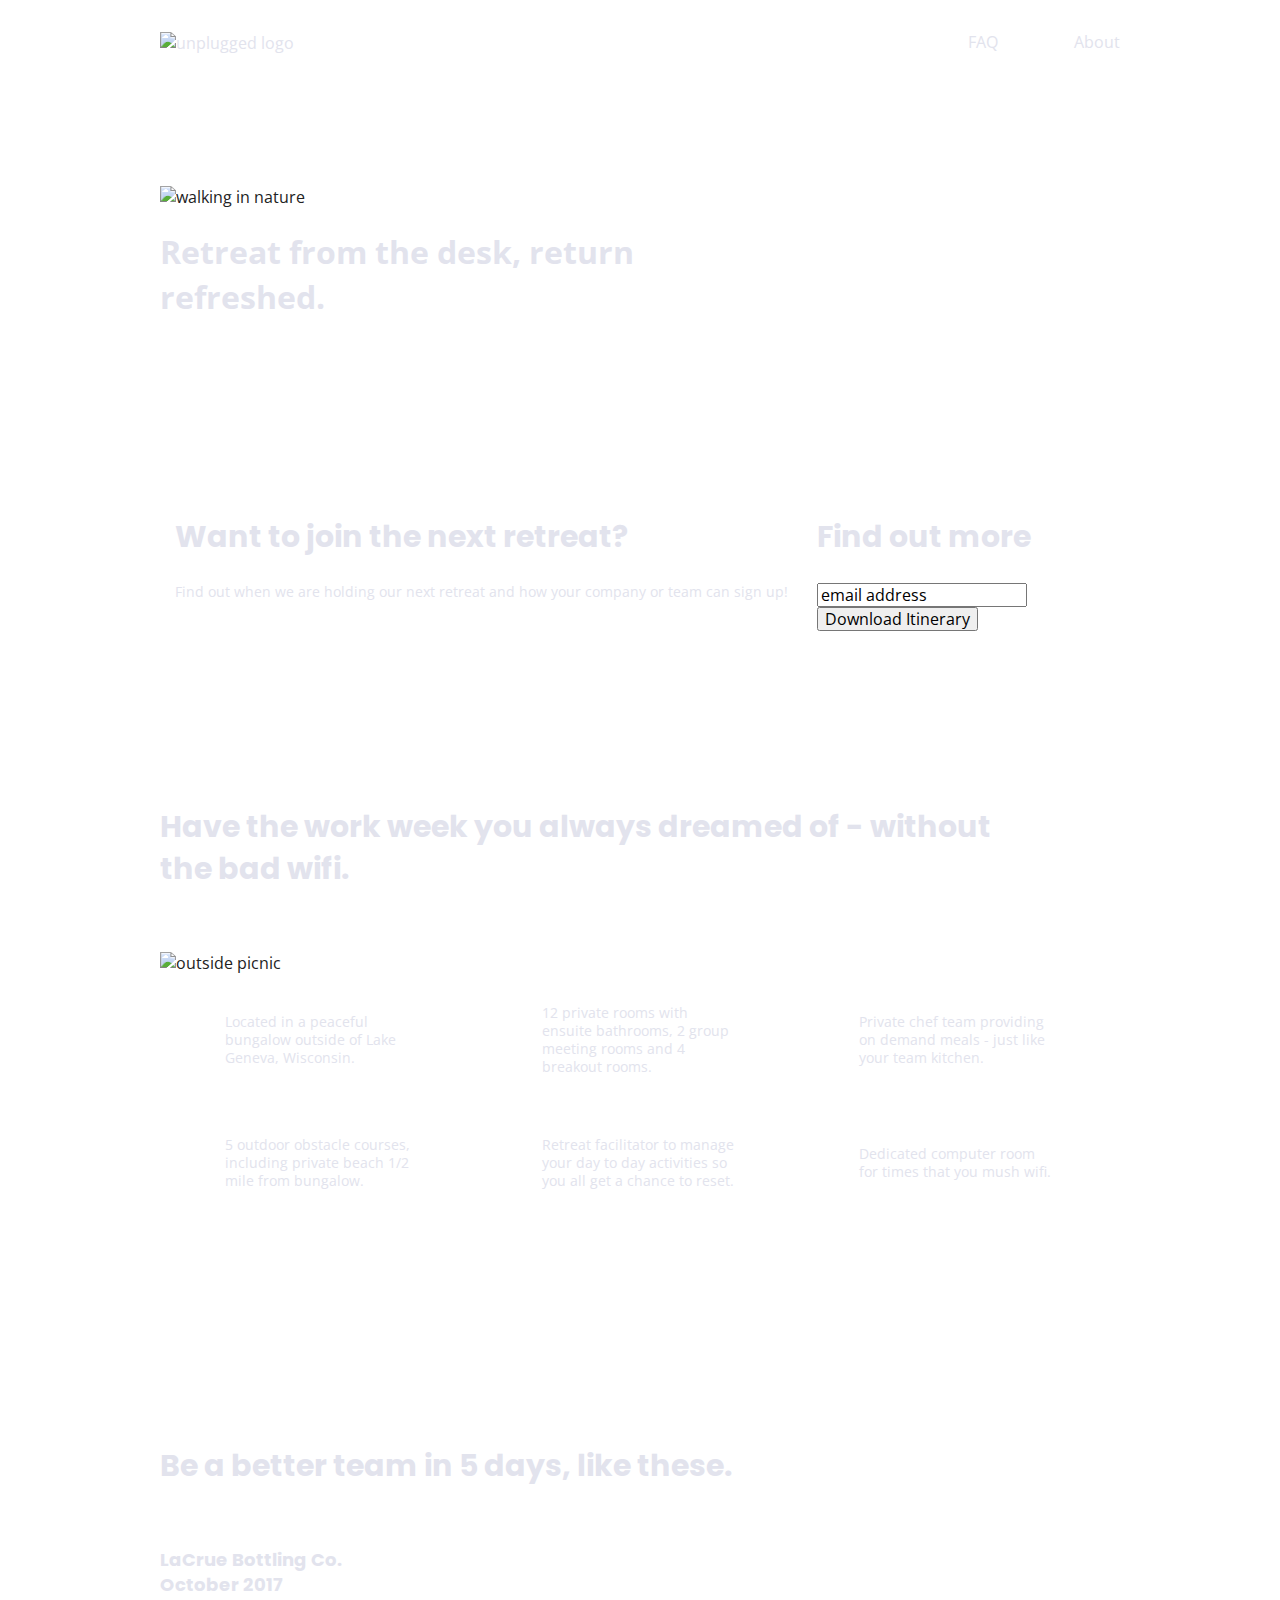
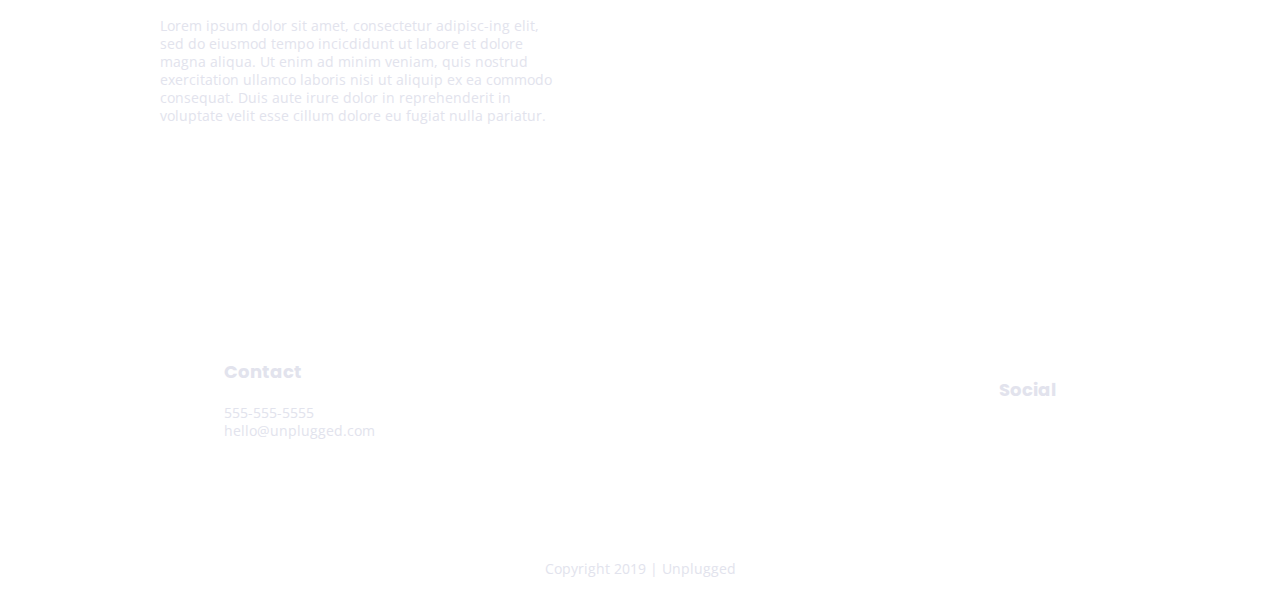
==== index.html @ d3f36c7b "After text styles key" ====
<!doctype html>
<html class="no-js" lang="">

  <head>
    <meta charset="utf-8">
    <title>Unplugged Retreat</title>
    <meta name="description" content="">
    <meta name="viewport" content="width=device-width, initial-scale=1">

    <meta property="og:title" content="">
    <meta property="og:type" content="">
    <meta property="og:url" content="">
    <meta property="og:image" content="">

    <link rel="manifest" href="site.webmanifest">
    <link rel="apple-touch-icon" href="icon.png">
    <!-- Place favicon.ico in the root directory -->

    <link rel="stylesheet" href="css/normalize.css">
    <link rel="stylesheet" href="css/main.css">

    <!--- Google Fonts --->
    <link href="https://fonts.googleapis.com/css?family=Open+Sans:400,700|Poppins:500,700" rel="stylesheet">

    <meta name="theme-color" content="#fafafa">
  </head>

  <body>
    <header>
      <div class="content-wrapper">
        <a href="#">
          <img src="../reswebproj/img/unpluggedlogo.png" alt="unplugged logo">
        </a>
        <div class="header-divider"></div>
        <nav>
          <ul>
            <li><a href="faq/index.html" target="_blank">FAQ</a></li>
            <li><a href="about/index.html" target="_blank">About</a></li>
          </ul>
        </nav>
      </div>
    </header>

    <main>

      <section class="hero-area">
        <div class="content-wrapper">
          <img src="../reswebproj/img/unsplash edited.jpeg" alt="walking in nature">
          <h1>Retreat from the desk, return refreshed.</h1> 
        </div>
      </section>

      <aside>
        <div class="content-wrapper">
          <div class="form-description">
            <h2>Want to join the next retreat?</h2>
            <p>
              Find out when we are holding our next retreat
              and how your company or team can sign up!
            </p>
          </div>
          <div class="form">
            <h2>Find out more</h2>
            <input type="text" name="name" value="email address">
            <input type="button" value="Download Itinerary">
          </div>
        </div>
      </aside>

      <section class="features">
        <div class="content-wrapper">
          <h2>Have the work week you always dreamed of - without the bad wifi.</h2>
          <img src="../reswebproj/img/footer copy.jpg" alt="outside picnic">
          <div class="features-items">
            <article>
              <p class="fontawesome-icon"></p>
              <p class="features-item-description">
                Located in a peaceful bungalow outside of Lake Geneva, Wisconsin.
              </p>
            </article>

            <article>
              <p class="fontawesome-icon">

              </p>
              <p class="features-item-description">
                12 private rooms with ensuite bathrooms, 2 group meeting rooms and 4 breakout rooms.
              </p>
            </article>

            <article>
              <p class="fontawesome-icon">

              </p>
              <p class="features-item-description">
                Private chef team providing on demand meals - just like your team kitchen.
              </p>
            </article>
            
            <article>
              <p class="fontawesome-icon">

              </p>
              <p class="features-item-description">
                5 outdoor obstacle courses, including private beach 1/2 mile from bungalow.
              </p>
            </article>

            <article>
              <p class="fontawesome-icon">

              </p>
              <p class="features-item-description">
                Retreat facilitator to manage your day to day activities so you all get a chance to reset.
              </p>
            </article>
          
            <article>
              <p class="fontawesome-icon">

              </p>
              <p class="features-item-description">
                Dedicated computer room for times that you mush wifi.
              </p>
            </article>
          </div>
        </div>
      </section>

      <section class="reviews">
        <div class="content-wrapper">
          <h2>Be a better team in 5 days, like these.</h2>
          <article>
            <div class="review-pg">
              <h3>LaCrue Bottling Co. <br>October 2017</h3>
              <p>Lorem ipsum dolor sit amet, consectetur adipisc-ing elit, sed do eiusmod tempo incicdidunt ut labore et dolore magna aliqua.
                Ut enim ad minim veniam, quis nostrud exercitation ullamco laboris nisi ut aliquip ex ea commodo consequat.
                Duis aute irure dolor in reprehenderit in voluptate velit esse cillum dolore eu fugiat nulla pariatur.
              </p>
            </div>
          </article>
        </div>
      </section>
    </main>


    

    <footer>
      <div class="content-wrapper">
        <div class="footer-content">
          <div class="contact">
            <h3>Contact</h3>
            <address>
              <p>
                555-555-5555<br>
                <a href="mailto:hello@unplugged.com">hello@unplugged.com</a>
              </p>
            </address>
          </div>
          <div class="social">
            <h4>Social</h4>
            <div class="social-icons">
              <p>
                <a href="https://www.facebook.com/Skillcrush/" target="_blank"></a>
              </p>

              <p>
                <a href="https://twitter.com/Skillcrush" target="_blank"></a>
              </p>

              <p>
                <a href="https://www.instagram.com/skillcrush/" target="_blank"></a>
              </p>
            </div>
          </div> 
        </div> <!-- footer content ends -->
      </div> <!-- footer content-wrapper ends -->
      <div class="copyright">
        <p>Copyright 2019 | Unplugged</p>
      </div> 
    </footer>
    
    <script src="js/vendor/modernizr-3.6.0.min.js"></script>
    <script src="https://code.jquery.com/jquery-3.3.1.min.js" integrity="sha256-FgpCb/KJQlLNfOu91ta32o/NMZxltwRo8QtmkMRdAu8=" crossorigin="anonymous"></script>
    <script>
      window.jQuery || document.write('<script src="js/vendor/jquery-3.3.1.min.js"><\/script>')
    </script>
    <script src="js/plugins.js"></script>
    <script src="js/main.js"></script>
  
    <!-- Google Analytics: change UA-XXXXX-Y to be your site's ID. -->
    <script>
      window.ga = function() {
        ga.q.push(arguments)
      };
      ga.q = [];
      ga.l = +new Date;
      ga('create', 'UA-XXXXX-Y', 'auto');
      ga('send', 'pageview')
    </script>
    <script src="https://www.google-analytics.com/analytics.js" async defer></script>
  </body>

</html>
---- css/main.css ----
/*! HTML5 Boilerplate v8.0.0 | MIT License | https://html5boilerplate.com/ */

/* main.css 2.1.0 | MIT License | https://github.com/h5bp/main.css#readme */
/*
 * What follows is the result of much research on cross-browser styling.
 * Credit left inline and big thanks to Nicolas Gallagher, Jonathan Neal,
 * Kroc Camen, and the H5BP dev community and team.
 */

/* ==========================================================================
 Base styles: opinionated defaults
 ========================================================================== 
*/

html {
  color: #222;
  font-size: 1em;
  line-height: 1.4;
}


::-moz-selection {
  background: #b3d4fc;
  text-shadow: none;
}

::selection {
  background: #b3d4fc;
  text-shadow: none;
}

/*
 * A better looking default horizontal rule
 */

hr {
  display: block;
  height: 1px;
  border: 0;
  border-top: 1px solid #ccc;
  margin: 1em 0;
  padding: 0;
}

/*
 * Remove the gap between audio, canvas, iframes,
 * images, videos and the bottom of their containers:
 * https://github.com/h5bp/html5-boilerplate/issues/440
 */

audio,
canvas,
iframe,
img,
svg,
video {
  vertical-align: middle;
}

/*
 * Remove default fieldset styles.
 */

fieldset {
  border: 0;
  margin: 0;
  padding: 0;
}

/** Allow only vertical resizing of textareas. **/

textarea {
  resize: vertical;
}

/* Browser Upgrade Prompt */
.browserupgrade { 
  margin: 0.2em 0;
  background: #ccc;
  color: #000;
  padding: 0.2em 0;
}


/* ====== Author's custom styles ====== */
/* ----- General Styles ----- */

html {
  font-size: 16px;
}

body {
  font-family: 'Open Sans', sans-serif;
  font-size: 1em;
  text-align: left;
}

ul, ol {
  list-style-type: none;
}

a {
  color: #e2e3ed;
  text-decoration: none;
}

h1 {
  color: #e2e3ed;
}

h2 {
  font-family: 'Poppins', sans-serif;
  font-size: 1.875em;
  color: #e2e3ed;
}

h3, h4 {
  font-family: 'Poppins', sans-serif;
  font-size: 1.125em;
  color: #e2e3ed;
  margin: 20px 0;
}

p {
  color: #e2e3ed;
  font-size: .875em;
  line-height: 1.285;
}

img {

}

figure {

}

address {
  font-style: normal;
}

.content-wrapper {
  width: 90%;
  margin: 50px 0;
}

/**** Base Header - Footer Styles ****/

header,
footer {
  display: flex;
  justify-content: center;
  align-items: center;
  flex-flow: row wrap;
}

header {
  padding: 15px 0;
}

header .content-wrapper {
  display: flex;
  justify-content: center;
  align-items: center;
  flex-flow: row wrap;
  margin: 0;
}

.header-divider {
  width: 100%;
  height: 1px;
  margin: 10px 0 20px 0;
  color: #999;
}

header nav {
  display: flex;
  justify-content: space-around;
  align-items: center;
  flex-flow: row wrap;
  width: 60%;
}

header nav ul {
  display: flex;
  justify-content: space-around;
  width: 100%;
}

footer {
  flex-direction: column;  
}

footer p {
  margin: 0;
}

footer .content-wrapper {
  width: 55%;
  margin: 50px 0;
}

footer .contact {
  margin-bottom: 50px;
}

footer .social-icons {
  display: flex;
  justify-content: space-around;
  align-items: center;
}

footer .social-icons p {
  display: flex;
  justify-content: center;
  align-items: center;
}

footer .copyright {
  margin: 20px 0;
}

/**** Mobile styles - Homepage ****/
  
/* Hero Area */

.hero-area {
  display: flex;
  justify-content: center;
  align-items: row wrap;
}

/* Aside */

aside {
  display: flex;
  justify-content: center;
  align-items: center;
  flex-flow: row wrap;
}

/* Features */

.features {
  display: flex;
  justify-content: center;
  flex-flow: row wrap;
}
 
.features h2 {
  margin-bottom: 60px;
}

.features article {
  width: 63%;
  margin: 30px 0;
}

.features .features-items {
  display: flex;
  justify-content: center;
  align-items: center;
  flex-flow: row wrap;
}

.features p {
  margin: 0;
}

/* Reviews */

.reviews {
  display: flex;
  justify-content: center;
  flex-flow: row wrap;
}

.reviews h2 {
  margin-bottom: 40px;
}

.reviews h3 {
  width: 55%;
  margin: 20px 0;
}


/* ======= About Page ====== */


.mission {
  display: flex;
  justify-content: center;
  align-items: center;
  flex-flow: row wrap;
}

.contact-section {
  display: flex;
  justify-content: center;
  align-items: center;
  flex-flow: row wrap;
}
  
.contact-content p {
  margin: 0;
}

/* ====== FAQ Page ====== */

.faq {
  display: flex;
  justify-content: center;
  align-items: center;
  flex-flow: row wrap;
}

.faq .content-wrapper {
  margin: 50px 0 0 0;
  display: flex;
  justify-content: center;
  align-items: center;
  flex-flow: row wrap;
}

.faq h2 {
  margin-bottom: 40px;
}

.faq-content {
  margin-bottom: 50px;
}


/* ==========================================================================
   Helper classes
   ========================================================================== */

/*
 * Hide visually and from screen readers
 */

 .hidden {
  display: none !important;
}

/*
 * Hide only visually, but have it available for screen readers:
 * https://snook.ca/archives/html_and_css/hiding-content-for-accessibility
 *
 * 1. For long content, line feeds are not interpreted as spaces and small width
 *    causes content to wrap 1 word per line:
 *    https://medium.com/@jessebeach/beware-smushed-off-screen-accessible-text-5952a4c2cbfe
 */

.visuallyhidden {
  border: 0;
  clip: rect(0 0 0 0);
  height: 1px;
  margin: -1px;
  overflow: hidden;
  padding: 0;
  position: absolute;
  width: 1px;
  white-space: nowrap;
  /* 1 */
}

/*
 * Extends the .visuallyhidden class to allow the element
 * to be focusable when navigated to via the keyboard:
 * https://www.drupal.org/node/897638
 */

.visuallyhidden.focusable:active,
.visuallyhidden.focusable:focus {
  clip: auto;
  height: auto;
  margin: 0;
  overflow: visible;
  position: static;
  width: auto;
  white-space: inherit;
}

/*
 * Hide visually and from screen readers, but maintain layout
 */

.invisible {
  visibility: hidden;
}

/*
 * Clearfix: contain floats
 *
 * For modern browsers
 * 1. The space content is one way to avoid an Opera bug when the
 *    `contenteditable` attribute is included anywhere else in the document.
 *    Otherwise it causes space to appear at the top and bottom of elements
 *    that receive the `clearfix` class.
 * 2. The use of `table` rather than `block` is only necessary if using
 *    `:before` to contain the top-margins of child elements.
 */

.clearfix:before,
.clearfix:after {
  content: " ";
  /* 1 */
  display: table;
  /* 2 */
}

.clearfix:after {
  clear: both;
}

/* ==========================================================================
   EXAMPLE Media Queries for Responsive Design.
   These examples override the primary ('mobile first') styles.
   Modify as content requires.
========================================================================== */

@media only screen and (min-width: 768px) {
  /*Tablet styles here*/

  .content-wrapper {
    max-width: 640px;
    margin: 100px 0;
  }

  /* -- Header -- */

  header {
    justify-content: space-around;
    padding: 33px 0;
  }
  
  header .content-wrapper {
    width: 100%;
    justify-content: space-between;
  }
  
  header nav {
    width: 20%;
  }
  
  header nav ul {
    justify-content: space-between;
  }

  .header-divider {
    display: none;
  }
  
  /* Hero Area */
  
  /* Aside */
  
  aside .content-wrapper {
    margin: 50px 0;
    display: flex;
    justify-content: space-between;
    flex-flow: row wrap;
  }

  aside .content-wrapper .form-dscription,
  aside .content-wrapper .form {
    width: 40%;
    margin: 0;
  }

  
  /* -- Features -- */
  
  .features article {
    display: flex;
    justify-content: center;
    align-items: center;
    flex-flow: column wrap;
    flex-basis: 50%;
  }

  .features .features-item-description {
    width: 62%;
  }

  
  /* -- Reviews -- */

  .reviews article {
    display: flex;
    justify-content: space-between;
  }

  .reviews article div {
    width: 49%;
  }
  

  /* -- Footer -- */

  footer .content-wrapper {
    width: 65%;
    margin: 100px 0;
  }
  
  .footer-content {
    display: flex;
    justify-content: space-between;
    align-items: center;
  }

  footer .contact {
    margin-bottom: 0;
  }
  
  footer .copyright {
    width: 100%;
    text-align: center;
  }



  /* --- About Page --- */

  .mission-content {
    display: flex;
    justify-content: space-between;
    align-items: center;
    padding-top: 20px;
  }

  .mission-content p {
    width: 45%;
  }

  .contact-section .content-wrapper h2 {
    width: 80%%;
  }

  .contact-content {
    display: flex;
    justify-content: space-between;
    align-items: flex-start;
  }



  /* --- FAQ Page --- */

  header {
    padding: 15px 0;
  }
  
  .faq .content-wrapper {
    justify-content: space-between;
  }

  .faq-content {
    flex-basis: 45%;
  }

  .faq h2 {
    width: 100%;
  }

}
    
@media only screen and (min-width: 1200px) {
  /* Desktop styles here */

  .content-wrapper {
    max-width: 960px;
  }  

  /* --- Hero Area --- */

  .hero-area h1 {
    width: 60%;
  }


  /* Aside */
  aside .content-wrapper {
    justify-content: space-around;
  }

  aside .content-wrapper .form-dscription,
  aside .content-wrapper .form {
    width: 30%
  }

  /* -- Features -- */
  
  .features h2 {
    width: 90%;
  }

  .features article {
    flex-basis: 33%;
  }


  /* --- Reviews --- */

  .reviews article div {
    width: 42%;
  }


  /* --- About Page --- */

  .mission h2,
  .contact-section .content-wrapper h2 {
    width: 95%;
  }

  /* --- FAQ Page --- */

  .faq h2 {
    width: 100%;
  }

}
    

/* ==========================================================================
   Print styles.
   Inlined to avoid the additional HTTP request:
   https://www.phpied.com/delay-loading-your-print-css/
   ========================================================================== */

@media print {
  *,
  *::before,
  *::after {
    background: #fff !important;
    color: #000 !important;
    /* Black prints faster */
    box-shadow: none !important;
    text-shadow: none !important;
  }

  a,
  a:visited {
    text-decoration: underline;
  }

  a[href]::after {
    content: " (" attr(href) ")";
  }

  abbr[title]::after {
    content: " (" attr(title) ")";
  }

  /*
   * Don't show links that are fragment identifiers,
   * or use the `javascript:` pseudo protocol
   */
  a[href^="#"]::after,
  a[href^="javascript:"]::after {
    content: "";
  }

  pre {
    white-space: pre-wrap !important;
  }

  pre,
  blockquote {
    border: 1px solid #999;
    page-break-inside: avoid;
  }

  /*
   * Printing Tables:
   * https://web.archive.org/web/20180815150934/http://css-discuss.incutio.com/wiki/Printing_Tables
   */
  thead {
    display: table-header-group;
  }

  tr,
  img {
    page-break-inside: avoid;
  }

  p,
  h2,
  h3 {
    orphans: 3;
    widows: 3;
  }

  h2,
  h3 {
    page-break-after: avoid;
  }
}
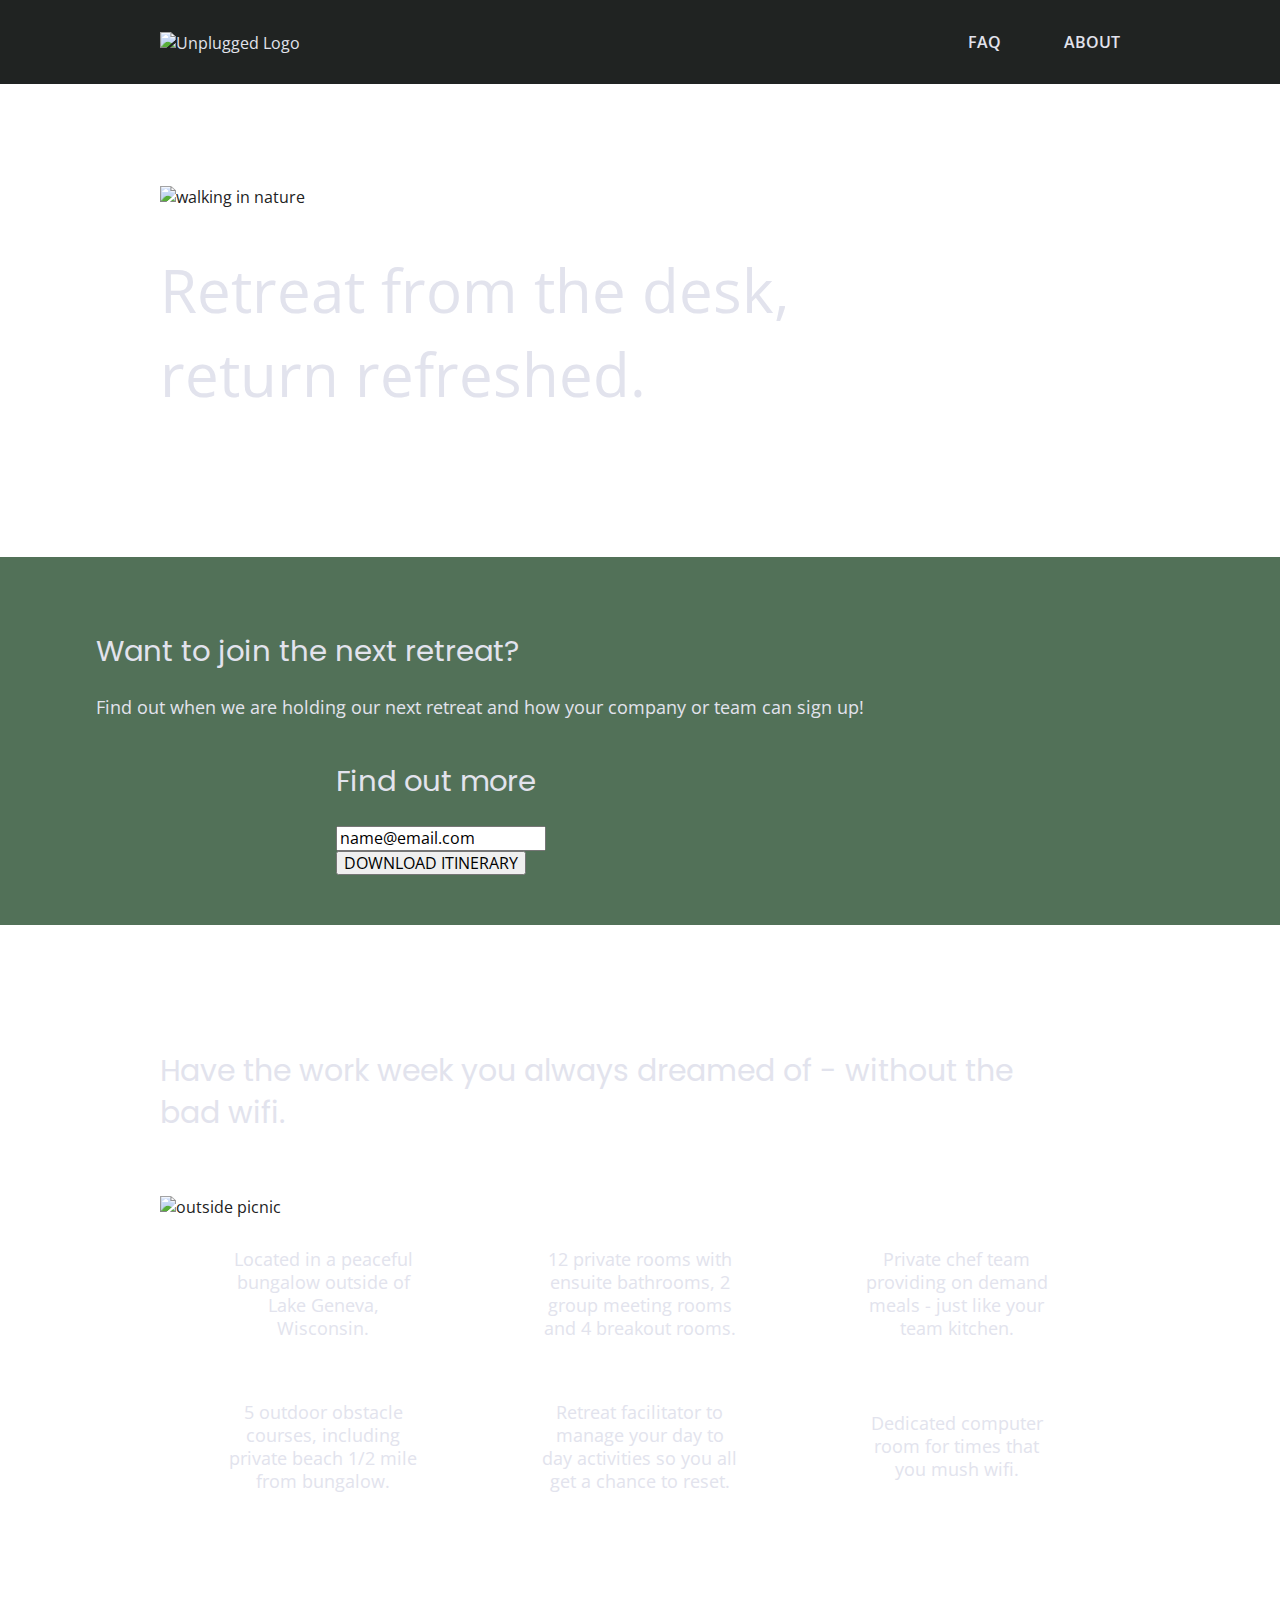
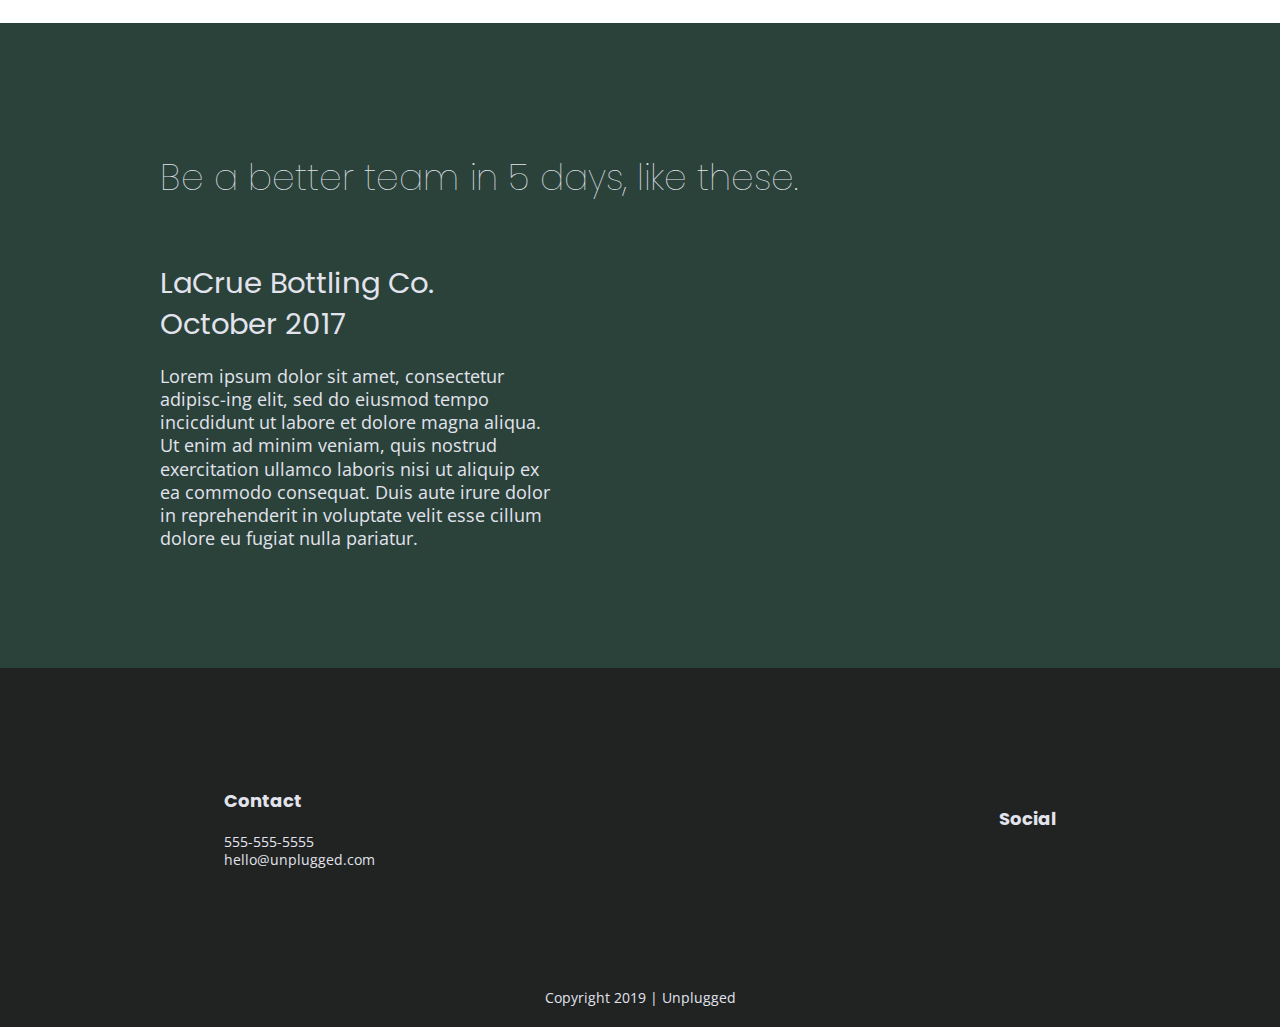
==== commit 1e447780: "Finishing styles for format and coloring" ====
--- a/index.html
+++ b/index.html
@@ -35,7 +35,7 @@
         <nav>
           <ul>
             <li><a href="faq/index.html" target="_blank">FAQ</a></li>
-            <li><a href="about/index.html" target="_blank">About</a></li>
+            <li><a href="about/index.html" target="_blank">ABOUT</a></li>
           </ul>
         </nav>
       </div>
@@ -45,7 +45,7 @@
 
       <section class="hero-area">
         <div class="content-wrapper">
-          <img src="../reswebproj/img/unsplash edited.jpeg" alt="walking in nature">
+          <img src="../reswebproj/img/unsplash-edited.jpg" alt="walking in nature">
           <h1>Retreat from the desk, return refreshed.</h1> 
         </div>
       </section>
@@ -61,8 +61,8 @@
           </div>
           <div class="form">
             <h2>Find out more</h2>
-            <input type="text" name="name" value="email address">
-            <input type="button" value="Download Itinerary">
+            <input type="text" name="name" value="name@email.com">
+            <input type="button" value="DOWNLOAD ITINERARY">
           </div>
         </div>
       </aside>
@@ -70,7 +70,7 @@
       <section class="features">
         <div class="content-wrapper">
           <h2>Have the work week you always dreamed of - without the bad wifi.</h2>
-          <img src="../reswebproj/img/footer copy.jpg" alt="outside picnic">
+          <img src="../reswebproj/img/footer-copy.jpg" alt="outside picnic">
           <div class="features-items">
             <article>
               <p class="fontawesome-icon"></p>
--- a/css/main.css
+++ b/css/main.css
@@ -97,6 +97,7 @@
 
 ul, ol {
   list-style-type: none;
+  font-weight: 600;
 }
 
 a {
@@ -152,10 +153,12 @@
   justify-content: center;
   align-items: center;
   flex-flow: row wrap;
+  background-color: #202322;
 }
 
 header {
   padding: 15px 0;
+  text-transform: capitalize;
 }
 
 header .content-wrapper {
@@ -185,6 +188,7 @@
   display: flex;
   justify-content: space-around;
   width: 100%;
+  text-transform: capitalize;
 }
 
 footer {
@@ -230,13 +234,30 @@
   align-items: row wrap;
 }
 
+.hero-area h1 {
+  font-weight: 400;
+  font-size: 3.75em;
+}
+
 /* Aside */
 
 aside {
   display: flex;
-  justify-content: center;
-  align-items: center;
-  flex-flow: row wrap;
+  justify-content: flex-start;
+  align-items: center;
+  flex-flow: row wrap;
+  background-color: #527158;
+}
+
+aside h2 {
+  font-size: 1.825em;
+  font-family: 'Poppins', sans-serif;
+  font-weight: 400;
+}
+
+aside p {
+  font-family: 'Open Sans', sans-serif;
+  font-size: 1.125em;
 }
 
 /* Features */
@@ -248,6 +269,7 @@
 }
  
 .features h2 {
+  font-weight: 400;
   margin-bottom: 60px;
 }
 
@@ -265,6 +287,8 @@
 
 .features p {
   margin: 0;
+  text-align: center;
+  font-size: 1.125em;
 }
 
 /* Reviews */
@@ -273,17 +297,26 @@
   display: flex;
   justify-content: center;
   flex-flow: row wrap;
+  background-color: #2a423a;
 }
 
 .reviews h2 {
   margin-bottom: 40px;
+  font-weight: lighter;
+  font-size: 2.25em
 }
 
 .reviews h3 {
-  width: 55%;
+  font-family: 'Poppins', sans-serif;
+  font-size: 1.825em;
+  font-weight: normal;
+  width: 70%;
   margin: 20px 0;
 }
 
+.reviews p {
+  font-size: 1.125em;
+}
 
 /* ======= About Page ====== */
 
@@ -332,6 +365,32 @@
 }
 
 
+aside .form {
+  margin-top: 30px;
+}
+  
+input[type-text] {
+  box-sizing: border-box;
+  width: 100%;
+  color: #2a423a;
+  font-style: italic;
+  padding: 1em;
+}
+
+input[type-text] {
+  width: 100%;
+  padding: 20px 0;
+  margin-top: 20px;
+  background-color: #2a423a;
+  font-family: 'Poppins', Helvetica, Arial, sans-serif;
+  font-weight: 500;
+  font-size: 1.125em;
+  color: #e2e3ed;
+  border: none;
+  text-align: center;
+  text-transform: uppercase;
+}
+  
 /* ==========================================================================
    Helper classes
    ========================================================================== */
@@ -545,8 +604,6 @@
     align-items: flex-start;
   }
 
-
-
   /* --- FAQ Page --- */
 
   header {
@@ -577,7 +634,7 @@
   /* --- Hero Area --- */
 
   .hero-area h1 {
-    width: 60%;
+    width: 70%;
   }
 
 
@@ -588,7 +645,7 @@
 
   aside .content-wrapper .form-dscription,
   aside .content-wrapper .form {
-    width: 30%
+    width: 30%;
   }
 
   /* -- Features -- */
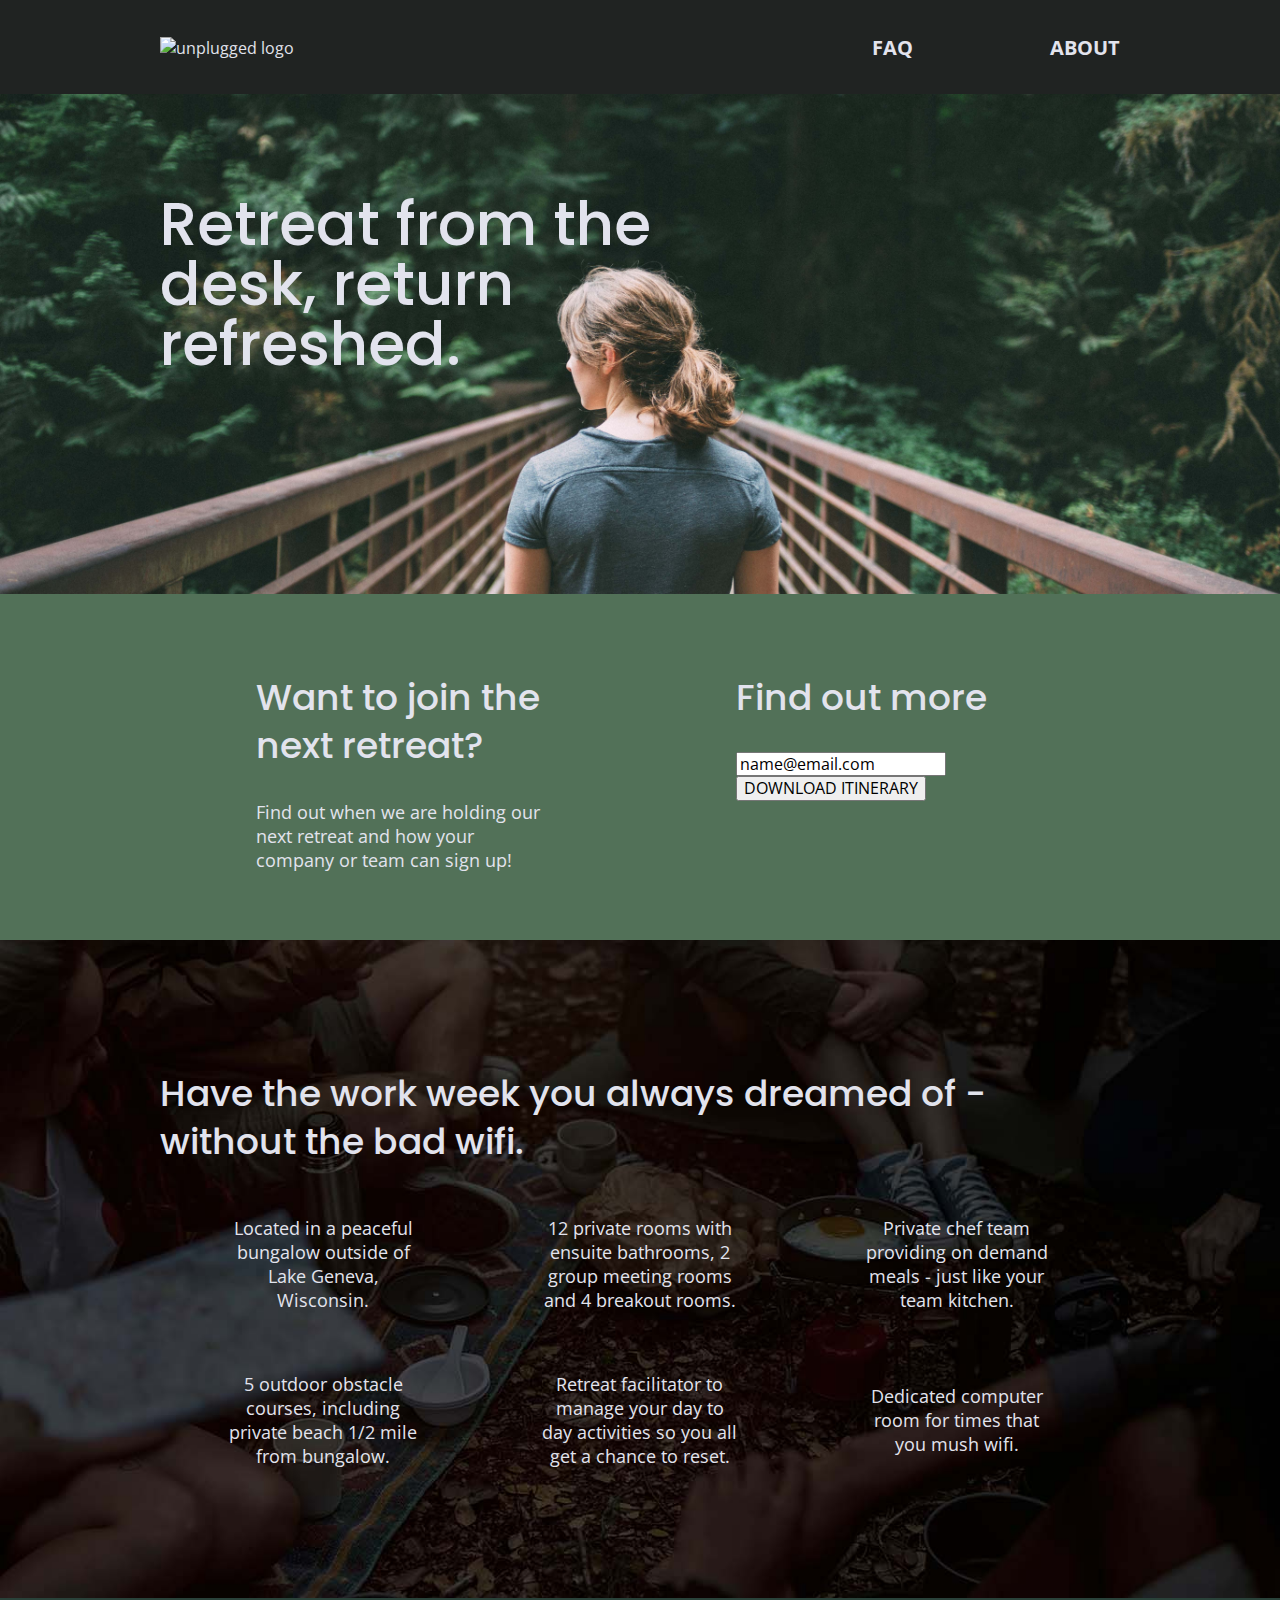
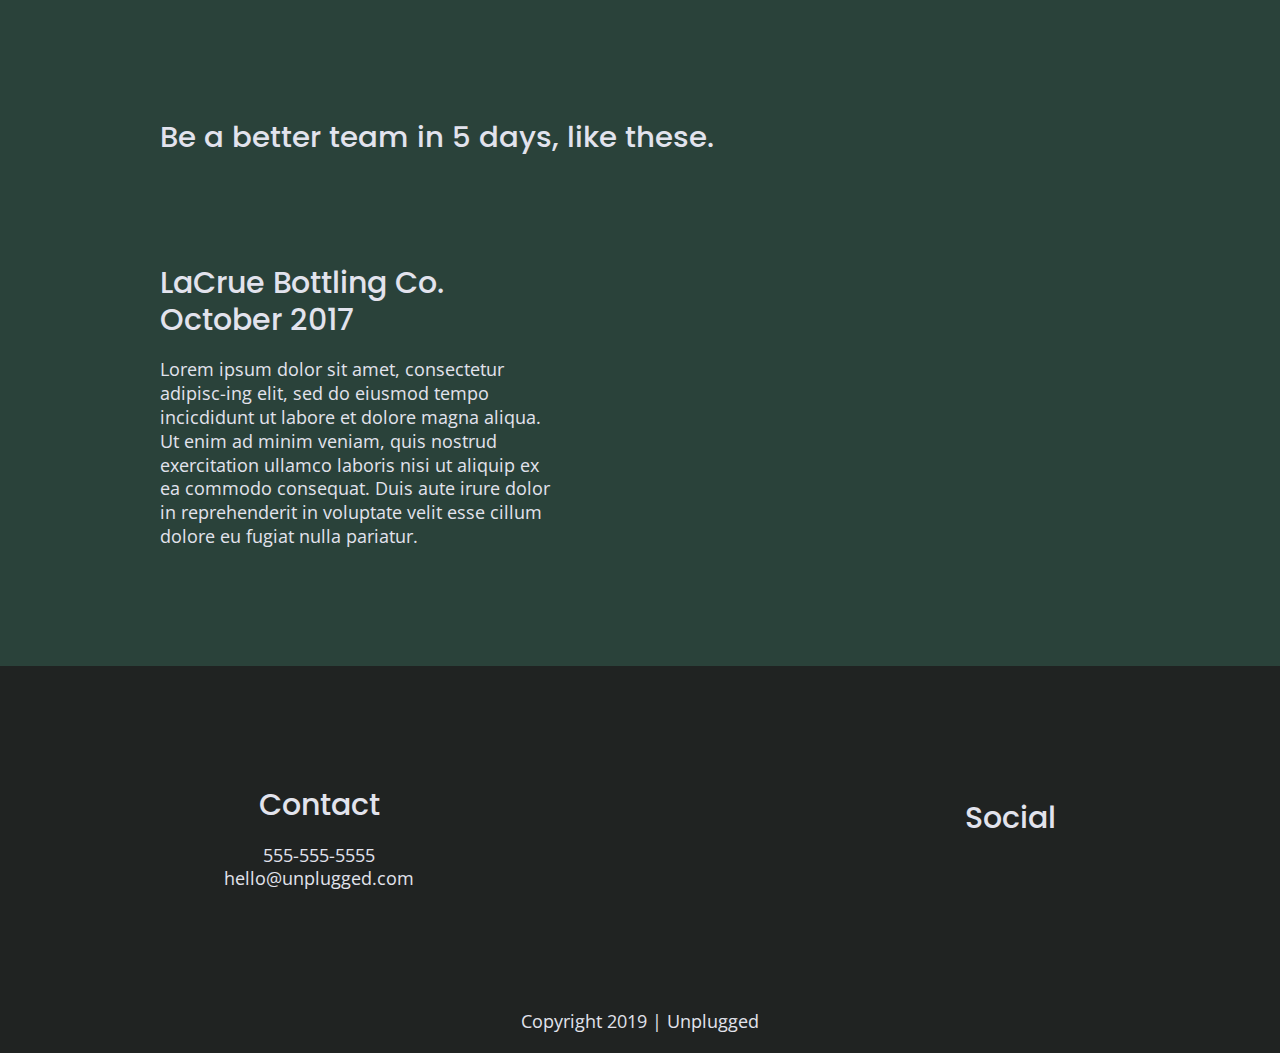
==== commit e46f4889: "Made imgs responsive" ====
--- a/index.html
+++ b/index.html
@@ -28,9 +28,11 @@
   <body>
     <header>
       <div class="content-wrapper">
-        <a href="#">
-          <img src="../reswebproj/img/unpluggedlogo.png" alt="unplugged logo">
-        </a>
+        <figure>
+          <a href="#">
+            <img src="../reswebproj/img/unpluggedlogo-new.png" alt="unplugged logo">
+          </a>
+        </figure>
         <div class="header-divider"></div>
         <nav>
           <ul>
@@ -45,7 +47,6 @@
 
       <section class="hero-area">
         <div class="content-wrapper">
-          <img src="../reswebproj/img/unsplash-edited.jpg" alt="walking in nature">
           <h1>Retreat from the desk, return refreshed.</h1> 
         </div>
       </section>
@@ -70,7 +71,6 @@
       <section class="features">
         <div class="content-wrapper">
           <h2>Have the work week you always dreamed of - without the bad wifi.</h2>
-          <img src="../reswebproj/img/footer-copy.jpg" alt="outside picnic">
           <div class="features-items">
             <article>
               <p class="fontawesome-icon"></p>
@@ -130,9 +130,14 @@
       <section class="reviews">
         <div class="content-wrapper">
           <h2>Be a better team in 5 days, like these.</h2>
+          <figure>
+            <a href="">
+              <img src="../reswebproj/img/scenic-group-friends-new.jpg" alt="">
+            </a>
+          </figure>
           <article>
             <div class="review-pg">
-              <h3>LaCrue Bottling Co. <br>October 2017</h3>
+              <h3>LaCrue Bottling Co.<br>October 2017</h3>
               <p>Lorem ipsum dolor sit amet, consectetur adipisc-ing elit, sed do eiusmod tempo incicdidunt ut labore et dolore magna aliqua.
                 Ut enim ad minim veniam, quis nostrud exercitation ullamco laboris nisi ut aliquip ex ea commodo consequat.
                 Duis aute irure dolor in reprehenderit in voluptate velit esse cillum dolore eu fugiat nulla pariatur.
--- a/css/main.css
+++ b/css/main.css
@@ -90,6 +90,7 @@
 }
 
 body {
+  color: #e2e3ed;
   font-family: 'Open Sans', sans-serif;
   font-size: 1em;
   text-align: left;
@@ -97,7 +98,6 @@
 
 ul, ol {
   list-style-type: none;
-  font-weight: 600;
 }
 
 a {
@@ -112,28 +112,27 @@
 h2 {
   font-family: 'Poppins', sans-serif;
   font-size: 1.875em;
-  color: #e2e3ed;
+  font-weight: 500;
 }
 
 h3, h4 {
   font-family: 'Poppins', sans-serif;
   font-size: 1.125em;
-  color: #e2e3ed;
+  font-weight: 500;
   margin: 20px 0;
 }
 
 p {
-  color: #e2e3ed;
   font-size: .875em;
   line-height: 1.285;
 }
 
 img {
-
+  width: 100%;
 }
 
 figure {
-
+  margin: 0;
 }
 
 address {
@@ -149,31 +148,38 @@
 
 header,
 footer {
-  display: flex;
-  justify-content: center;
-  align-items: center;
-  flex-flow: row wrap;
   background-color: #202322;
+  display: flex;
+  justify-content: center;
+  align-items: center;
+  flex-flow: row wrap;
 }
 
 header {
   padding: 15px 0;
-  text-transform: capitalize;
 }
 
 header .content-wrapper {
-  display: flex;
-  justify-content: center;
-  align-items: center;
-  flex-flow: row wrap;
   margin: 0;
+  display: flex;
+  justify-content: center;
+  align-items: center;
+  flex-flow: row wrap;
 }
 
 .header-divider {
   width: 100%;
   height: 1px;
   margin: 10px 0 20px 0;
-  color: #999;
+  background: #3a3a3a
+}
+
+header figure {
+  width: 60%;
+  display: flex;
+  justify-content: center;
+  align-items: center;
+  flex-flow: row wrap;
 }
 
 header nav {
@@ -182,17 +188,24 @@
   align-items: center;
   flex-flow: row wrap;
   width: 60%;
+  font-size: 1.125em;
+  font-weight: 700;
+  text-transform: uppercase;
 }
 
 header nav ul {
   display: flex;
-  justify-content: space-around;
+  justify-content: space-between;
   width: 100%;
-  text-transform: capitalize;
+}
+
+header nav ul li {
+  font-size: 1.125em;
 }
 
 footer {
   flex-direction: column;  
+  text-align: center;
 }
 
 footer p {
@@ -229,141 +242,31 @@
 /* Hero Area */
 
 .hero-area {
+  background: url(../img/hero-area-new.jpg);
+  background-size: cover;
+  background-position: center;
+  min-height: 500px;
   display: flex;
   justify-content: center;
   align-items: row wrap;
 }
 
 .hero-area h1 {
-  font-weight: 400;
-  font-size: 3.75em;
+  font-weight: 500;
+  font-size: 2.25em;
+  line-height: 1.2;
+  font-family: 'Poppins', Helvetica, Arial, sans-serif;
 }
 
 /* Aside */
 
 aside {
   display: flex;
-  justify-content: flex-start;
+  justify-content: center;
   align-items: center;
   flex-flow: row wrap;
   background-color: #527158;
 }
-
-aside h2 {
-  font-size: 1.825em;
-  font-family: 'Poppins', sans-serif;
-  font-weight: 400;
-}
-
-aside p {
-  font-family: 'Open Sans', sans-serif;
-  font-size: 1.125em;
-}
-
-/* Features */
-
-.features {
-  display: flex;
-  justify-content: center;
-  flex-flow: row wrap;
-}
- 
-.features h2 {
-  font-weight: 400;
-  margin-bottom: 60px;
-}
-
-.features article {
-  width: 63%;
-  margin: 30px 0;
-}
-
-.features .features-items {
-  display: flex;
-  justify-content: center;
-  align-items: center;
-  flex-flow: row wrap;
-}
-
-.features p {
-  margin: 0;
-  text-align: center;
-  font-size: 1.125em;
-}
-
-/* Reviews */
-
-.reviews {
-  display: flex;
-  justify-content: center;
-  flex-flow: row wrap;
-  background-color: #2a423a;
-}
-
-.reviews h2 {
-  margin-bottom: 40px;
-  font-weight: lighter;
-  font-size: 2.25em
-}
-
-.reviews h3 {
-  font-family: 'Poppins', sans-serif;
-  font-size: 1.825em;
-  font-weight: normal;
-  width: 70%;
-  margin: 20px 0;
-}
-
-.reviews p {
-  font-size: 1.125em;
-}
-
-/* ======= About Page ====== */
-
-
-.mission {
-  display: flex;
-  justify-content: center;
-  align-items: center;
-  flex-flow: row wrap;
-}
-
-.contact-section {
-  display: flex;
-  justify-content: center;
-  align-items: center;
-  flex-flow: row wrap;
-}
-  
-.contact-content p {
-  margin: 0;
-}
-
-/* ====== FAQ Page ====== */
-
-.faq {
-  display: flex;
-  justify-content: center;
-  align-items: center;
-  flex-flow: row wrap;
-}
-
-.faq .content-wrapper {
-  margin: 50px 0 0 0;
-  display: flex;
-  justify-content: center;
-  align-items: center;
-  flex-flow: row wrap;
-}
-
-.faq h2 {
-  margin-bottom: 40px;
-}
-
-.faq-content {
-  margin-bottom: 50px;
-}
-
 
 aside .form {
   margin-top: 30px;
@@ -390,6 +293,122 @@
   text-align: center;
   text-transform: uppercase;
 }
+
+/* Features */
+
+.features {
+  background: url(../img/group-friends-resized.jpg);
+  background-position: center;
+  background-size: cover;
+  display: flex;
+  justify-content: center;
+  flex-flow: row wrap;
+}
+ 
+.features h2 {
+  margin-bottom: 60px;
+}
+
+.features article {
+  width: 63%;
+  margin: 30px 0;
+}
+
+.features .features-items {
+  display: flex;
+  justify-content: center;
+  align-items: center;
+  flex-flow: row wrap;
+}
+
+.features p {
+  margin: 0;
+  text-align: center;
+}
+
+/* Reviews */
+
+.reviews {
+  display: flex;
+  justify-content: center;
+  flex-flow: row wrap;
+  background-color: #2a423a;
+}
+
+.reviews figure {
+  width: 100%;
+  display: flex;
+  justify-content: center;
+  align-items: center;
+  flex-flow: row wrap;
+}
+
+.reviews h2 {
+  margin-bottom: 40px;
+  line-height: 1;
+  font-size: 1.825em;
+}
+
+.reviews h3 {
+  width: 60%;
+  margin: 20px 0;
+}
+
+
+
+/* ======= About Page ====== */
+
+
+.mission {
+  display: flex;
+  justify-content: center;
+  align-items: center;
+  flex-flow: row wrap;
+  background-color: #527158;
+}
+
+.contact-section {
+  background-color: #2a423a;
+  display: flex;
+  justify-content: center;
+  align-items: center;
+  flex-flow: row wrap;
+}
+  
+.contact-content p {
+  margin: 0;
+}
+
+/* ====== FAQ Page ====== */
+
+.faq {
+  background-color: #527158;
+  display: flex;
+  justify-content: center;
+  align-items: center;
+  flex-flow: row wrap;
+}
+
+.faq .content-wrapper {
+  margin: 50px 0 0 0;
+  display: flex;
+  justify-content: center;
+  align-items: center;
+  flex-flow: row wrap;
+}
+
+.faq h2 {
+  margin-bottom: 40px;
+  line-height: 1;
+}
+
+.faq-content {
+  margin-bottom: 50px;
+}
+
+.faq-content h4 {
+  line-height: 1.333;
+}
   
 /* ==========================================================================
    Helper classes
@@ -488,6 +507,16 @@
     margin: 100px 0;
   }
 
+  h2 {
+    font-size: 2.25em;
+    line-height: 1.333;
+  }
+
+  h3 {
+    font-size: 1.5em;
+    line-height: 1.25;
+  }
+  
   /* -- Header -- */
 
   header {
@@ -499,9 +528,17 @@
     width: 100%;
     justify-content: space-between;
   }
-  
+
+  header figure {
+    width: 30%;
+    display: flex;
+    justify-content: center;
+    align-items: center;
+    flex-flow: row wrap;
+  }
+
   header nav {
-    width: 20%;
+    width: 30%;
   }
   
   header nav ul {
@@ -514,6 +551,22 @@
   
   /* Hero Area */
   
+  .hero-area h1 {
+    font-size: 3em;
+    line-height: 1;
+    margin: 0;
+  }
+
+  .hero-area {
+    background: url(../img/hero-area-new.jpg);
+    background-size: cover;
+    background-position: center;
+    min-height: 500px;
+    display: flex;
+    justify-content: center;
+    align-items: row wrap;
+  }
+
   /* Aside */
   
   aside .content-wrapper {
@@ -523,7 +576,7 @@
     flex-flow: row wrap;
   }
 
-  aside .content-wrapper .form-dscription,
+  aside .content-wrapper .form-description,
   aside .content-wrapper .form {
     width: 40%;
     margin: 0;
@@ -532,6 +585,10 @@
   
   /* -- Features -- */
   
+  .features h2 {
+    margin-bottom: 20px;
+  }
+
   .features article {
     display: flex;
     justify-content: center;
@@ -552,10 +609,18 @@
     justify-content: space-between;
   }
 
+  .reviews h2 {
+    width: 85%;
+  }
+
   .reviews article div {
     width: 49%;
   }
   
+  .reviews h3 {
+    width: 75%;
+    margin: 0;
+  }
 
   /* -- Footer -- */
 
@@ -564,19 +629,28 @@
     margin: 100px 0;
   }
   
-  .footer-content {
+  footer .footer-content {
     display: flex;
     justify-content: space-between;
     align-items: center;
+    flex-direction: row;
   }
 
   footer .contact {
     margin-bottom: 0;
   }
   
+  footer h4 {
+    font-size: 1.5em;
+    margin-bottom: 40px;
+  }
+  
+  footer p {
+    line-height: 1.285;
+  }
+
   footer .copyright {
     width: 100%;
-    text-align: center;
   }
 
 
@@ -595,7 +669,7 @@
   }
 
   .contact-section .content-wrapper h2 {
-    width: 80%%;
+    width: 80%;
   }
 
   .contact-content {
@@ -604,12 +678,12 @@
     align-items: flex-start;
   }
 
+  .contact-content h4 {
+    font-size: 1.5em;
+  }
+
   /* --- FAQ Page --- */
 
-  header {
-    padding: 15px 0;
-  }
-  
   .faq .content-wrapper {
     justify-content: space-between;
   }
@@ -620,6 +694,12 @@
 
   .faq h2 {
     width: 100%;
+  }
+
+  .faq h4, 
+  .faq p {
+    font-size: .875em;
+    line-height: 1.125;
   }
 
 }
@@ -627,27 +707,68 @@
 @media only screen and (min-width: 1200px) {
   /* Desktop styles here */
 
+  header {
+    padding: 15px 0;
+  }
+
   .content-wrapper {
     max-width: 960px;
   }  
 
+  h2 {
+    font-size: 2.25em;
+  }
+
+  h3,
+  h4 {
+    font-size: 1.875em;
+  }
+
+  p {
+    font-size: 1.125em;
+    line-height: 1.333;
+  }
+
+  header figure {
+    width: 30%;
+    display: flex;
+    justify-content: left;
+    align-items: left;
+    flex-flow: row wrap;
+  }
+
   /* --- Hero Area --- */
 
   .hero-area h1 {
-    width: 70%;
-  }
-
+    width: 60%;
+    font-size: 3.75em;
+  }
+
+  .hero-area {
+    background: url(../img/hero-area-new.jpg);
+    background-size: cover;
+    background-position: center;
+    min-height: 500px;
+    display: flex;
+    justify-content: center;
+    align-items: row wrap;
+  }
 
   /* Aside */
+
   aside .content-wrapper {
     justify-content: space-around;
   }
 
-  aside .content-wrapper .form-dscription,
+  aside .content-wrapper .form-description,
   aside .content-wrapper .form {
     width: 30%;
   }
 
+  .form-description p {
+    font-size: 1.125em;
+  }
+
   /* -- Features -- */
   
   .features h2 {
@@ -661,22 +782,40 @@
 
   /* --- Reviews --- */
 
+  .reviews h2 {
+    padding-bottom: 50px;
+  }
+  
   .reviews article div {
     width: 42%;
   }
 
+  footer h4 {
+    font-size: 1.875em;
+  }
 
   /* --- About Page --- */
 
   .mission h2,
   .contact-section .content-wrapper h2 {
     width: 95%;
+    font-size: 3em;
+  }
+
+  .contact-content h4 {
+    font-size:  1.875em;
   }
 
   /* --- FAQ Page --- */
 
   .faq h2 {
     width: 100%;
+  }
+
+  .faq h4,
+  .faq p {
+    font-size: 1.125em;
+    line-height: 1;
   }
 
 }
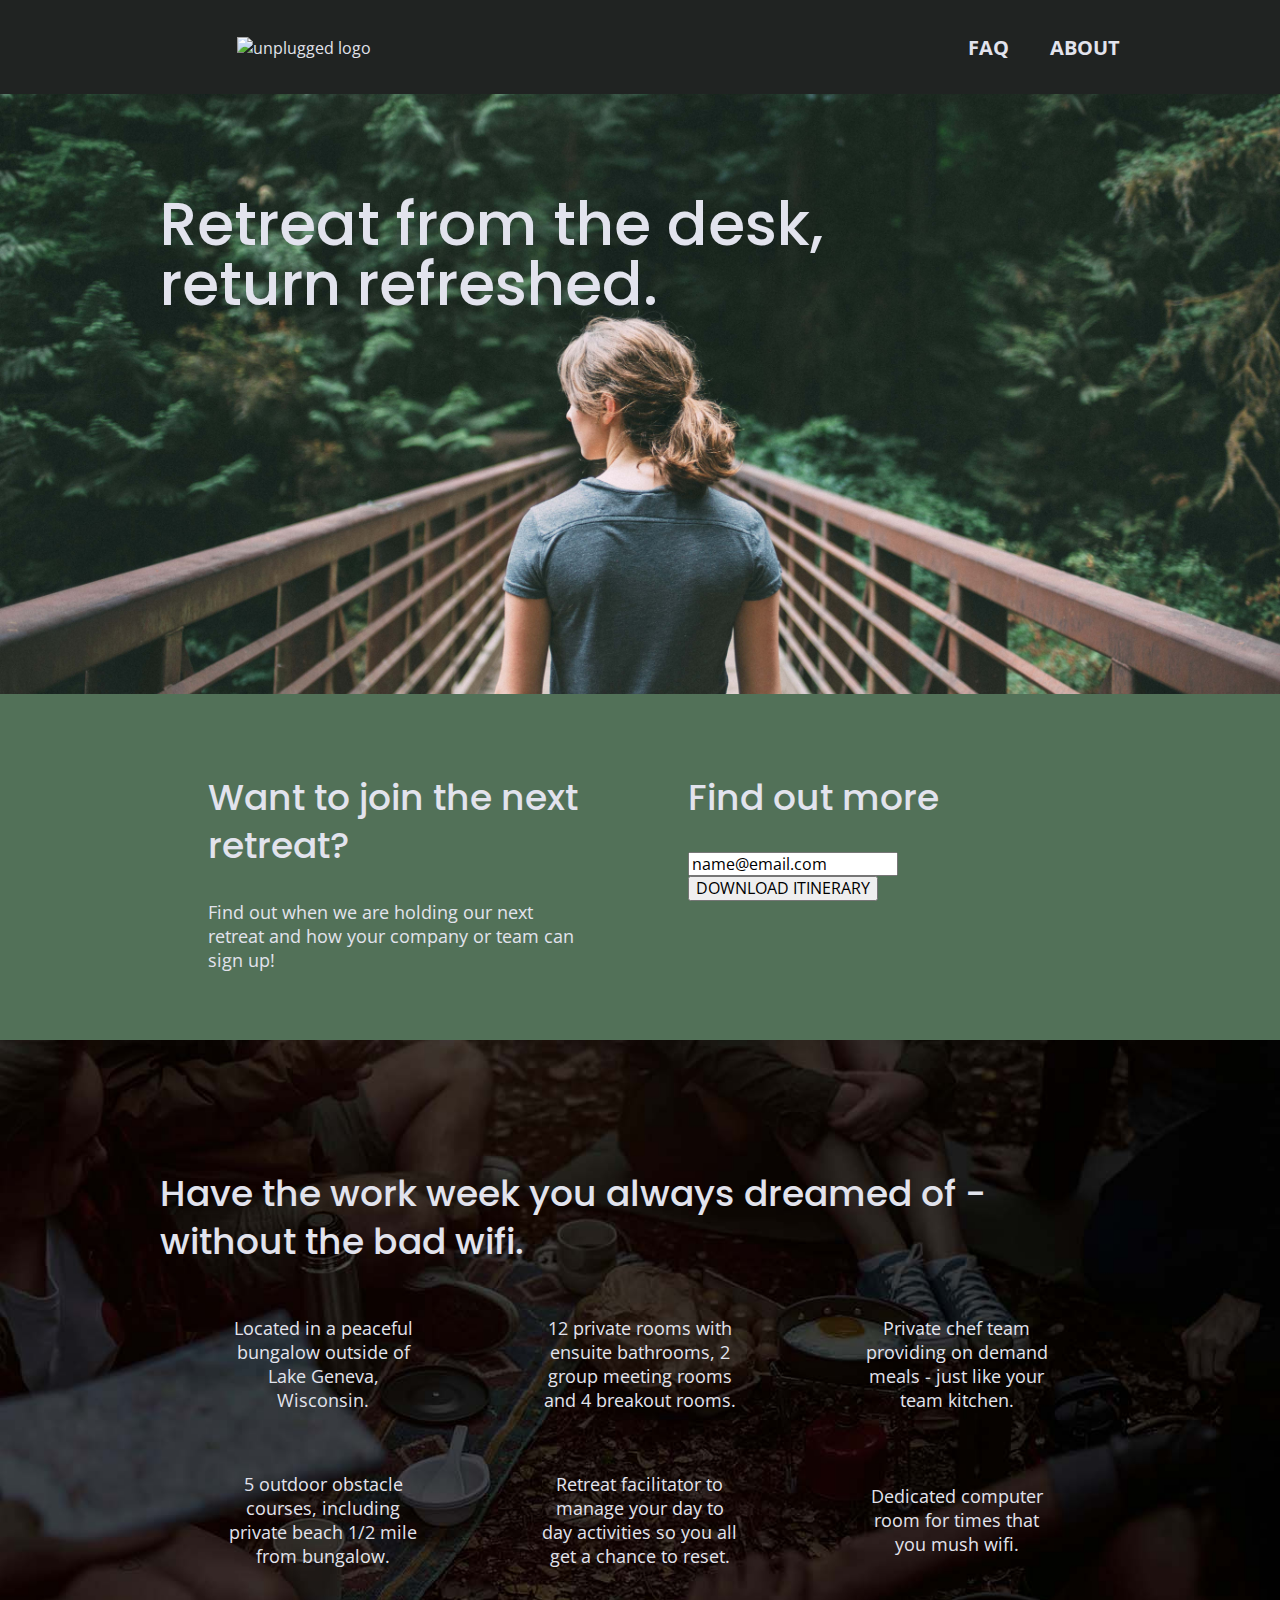
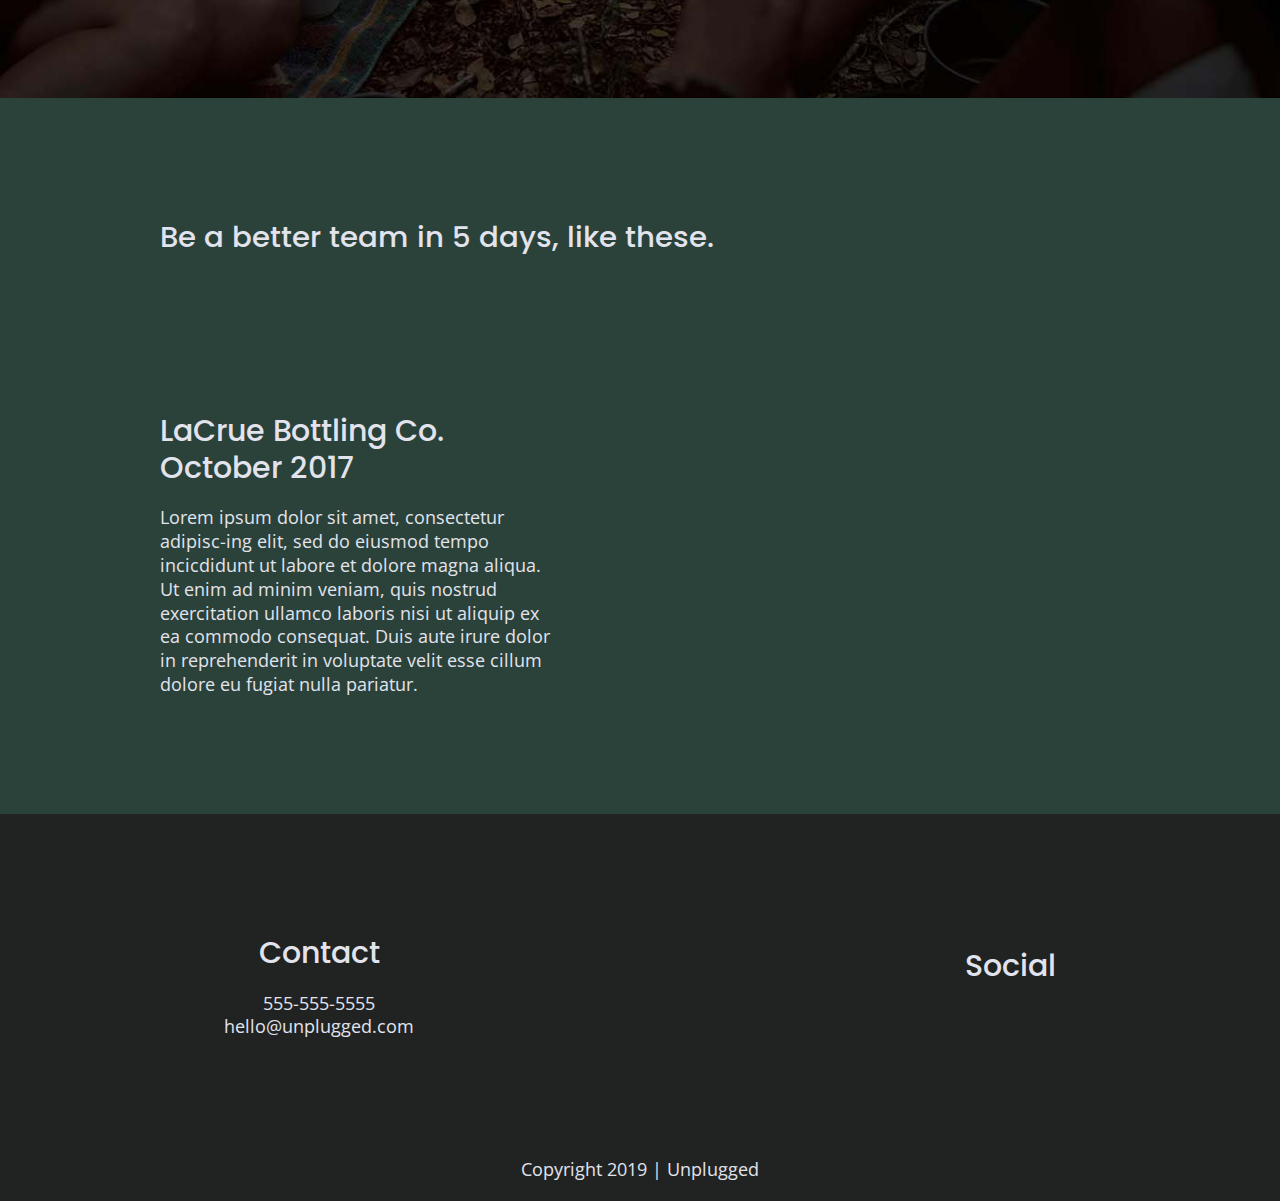
==== commit bd918ce1: "Added features icons" ====
--- a/index.html
+++ b/index.html
@@ -18,6 +18,7 @@
 
     <link rel="stylesheet" href="css/normalize.css">
     <link rel="stylesheet" href="css/main.css">
+    <link rel="stylesheet" href="https://use.fontawesome.com/releases/v5.5.0/css/all.css" integrity="sha384-B4dIYHKNBt8Bc12p+WXckhzcICo0wtJAoU8YZTY5qE0Id1GSseTk6S+L3BlXeVIU" crossorigin="anonymous">
 
     <!--- Google Fonts --->
     <link href="https://fonts.googleapis.com/css?family=Open+Sans:400,700|Poppins:500,700" rel="stylesheet">
@@ -73,7 +74,7 @@
           <h2>Have the work week you always dreamed of - without the bad wifi.</h2>
           <div class="features-items">
             <article>
-              <p class="fontawesome-icon"></p>
+              <p class="fontawesome-icon"><i class="fas fa-campground"></i></p>
               <p class="features-item-description">
                 Located in a peaceful bungalow outside of Lake Geneva, Wisconsin.
               </p>
@@ -81,7 +82,7 @@
 
             <article>
               <p class="fontawesome-icon">
-
+                <i class="fas fa-bed"></i>
               </p>
               <p class="features-item-description">
                 12 private rooms with ensuite bathrooms, 2 group meeting rooms and 4 breakout rooms.
@@ -90,7 +91,7 @@
 
             <article>
               <p class="fontawesome-icon">
-
+                <i class="fas fa-utensils"></i>
               </p>
               <p class="features-item-description">
                 Private chef team providing on demand meals - just like your team kitchen.
@@ -99,7 +100,7 @@
             
             <article>
               <p class="fontawesome-icon">
-
+                <i class="fa-regular fa-shoe-prints"></i>
               </p>
               <p class="features-item-description">
                 5 outdoor obstacle courses, including private beach 1/2 mile from bungalow.
@@ -108,7 +109,7 @@
 
             <article>
               <p class="fontawesome-icon">
-
+                <i class="fas fa-smile"></i>
               </p>
               <p class="features-item-description">
                 Retreat facilitator to manage your day to day activities so you all get a chance to reset.
@@ -117,7 +118,7 @@
           
             <article>
               <p class="fontawesome-icon">
-
+                <i class="fas fa-wifi"></i>
               </p>
               <p class="features-item-description">
                 Dedicated computer room for times that you mush wifi.
--- a/css/main.css
+++ b/css/main.css
@@ -195,7 +195,7 @@
 
 header nav ul {
   display: flex;
-  justify-content: space-between;
+  justify-content: space-around;
   width: 100%;
 }
 
@@ -298,8 +298,8 @@
 
 .features {
   background: url(../img/group-friends-resized.jpg);
+  background-size: cover;
   background-position: center;
-  background-size: cover;
   display: flex;
   justify-content: center;
   flex-flow: row wrap;
@@ -324,6 +324,11 @@
 .features p {
   margin: 0;
   text-align: center;
+}
+
+.features i {
+	font-size: 3.75em;
+  margin-bottom: 40px;
 }
 
 /* Reviews */
@@ -367,6 +372,22 @@
   background-color: #527158;
 }
 
+.map figure {
+  width: 100%;
+  height: 0;
+  padding-bottom: 125%;
+  overflow: hidden;
+  position: relative;
+}
+
+.map iframe {
+  width: 100%;
+  height: 100%;
+  position: absolute;
+  top: 0;
+  left: 0;
+}
+
 .contact-section {
   background-color: #2a423a;
   display: flex;
@@ -374,7 +395,7 @@
   align-items: center;
   flex-flow: row wrap;
 }
-  
+
 .contact-content p {
   margin: 0;
 }
@@ -531,14 +552,10 @@
 
   header figure {
     width: 30%;
-    display: flex;
-    justify-content: center;
-    align-items: center;
-    flex-flow: row wrap;
   }
 
   header nav {
-    width: 30%;
+    width: 20%;
   }
   
   header nav ul {
@@ -551,20 +568,14 @@
   
   /* Hero Area */
   
+  .hero-area {
+    min-height: 600px;
+  }
+
   .hero-area h1 {
     font-size: 3em;
     line-height: 1;
     margin: 0;
-  }
-
-  .hero-area {
-    background: url(../img/hero-area-new.jpg);
-    background-size: cover;
-    background-position: center;
-    min-height: 500px;
-    display: flex;
-    justify-content: center;
-    align-items: row wrap;
   }
 
   /* Aside */
@@ -578,7 +589,7 @@
 
   aside .content-wrapper .form-description,
   aside .content-wrapper .form {
-    width: 40%;
+    width: 35%;
     margin: 0;
   }
 
@@ -607,6 +618,7 @@
   .reviews article {
     display: flex;
     justify-content: space-between;
+    padding-top: 5%;
   }
 
   .reviews h2 {
@@ -668,6 +680,10 @@
     width: 45%;
   }
 
+  .map figure {
+    padding-bottom: 45.5%;
+  }
+
   .contact-section .content-wrapper h2 {
     width: 80%;
   }
@@ -713,7 +729,7 @@
 
   .content-wrapper {
     max-width: 960px;
-  }  
+  }
 
   h2 {
     font-size: 2.25em;
@@ -729,29 +745,11 @@
     line-height: 1.333;
   }
 
-  header figure {
-    width: 30%;
-    display: flex;
-    justify-content: left;
-    align-items: left;
-    flex-flow: row wrap;
-  }
-
   /* --- Hero Area --- */
 
   .hero-area h1 {
-    width: 60%;
+    width: 80%;
     font-size: 3.75em;
-  }
-
-  .hero-area {
-    background: url(../img/hero-area-new.jpg);
-    background-size: cover;
-    background-position: center;
-    min-height: 500px;
-    display: flex;
-    justify-content: center;
-    align-items: row wrap;
   }
 
   /* Aside */
@@ -762,7 +760,7 @@
 
   aside .content-wrapper .form-description,
   aside .content-wrapper .form {
-    width: 30%;
+    width: 40%;
   }
 
   .form-description p {
@@ -795,6 +793,10 @@
   }
 
   /* --- About Page --- */
+
+  .map figure {
+    padding-bottom: 37.5%;
+  }
 
   .mission h2,
   .contact-section .content-wrapper h2 {
@@ -810,6 +812,7 @@
 
   .faq h2 {
     width: 100%;
+    font-size: 3em;
   }
 
   .faq h4,
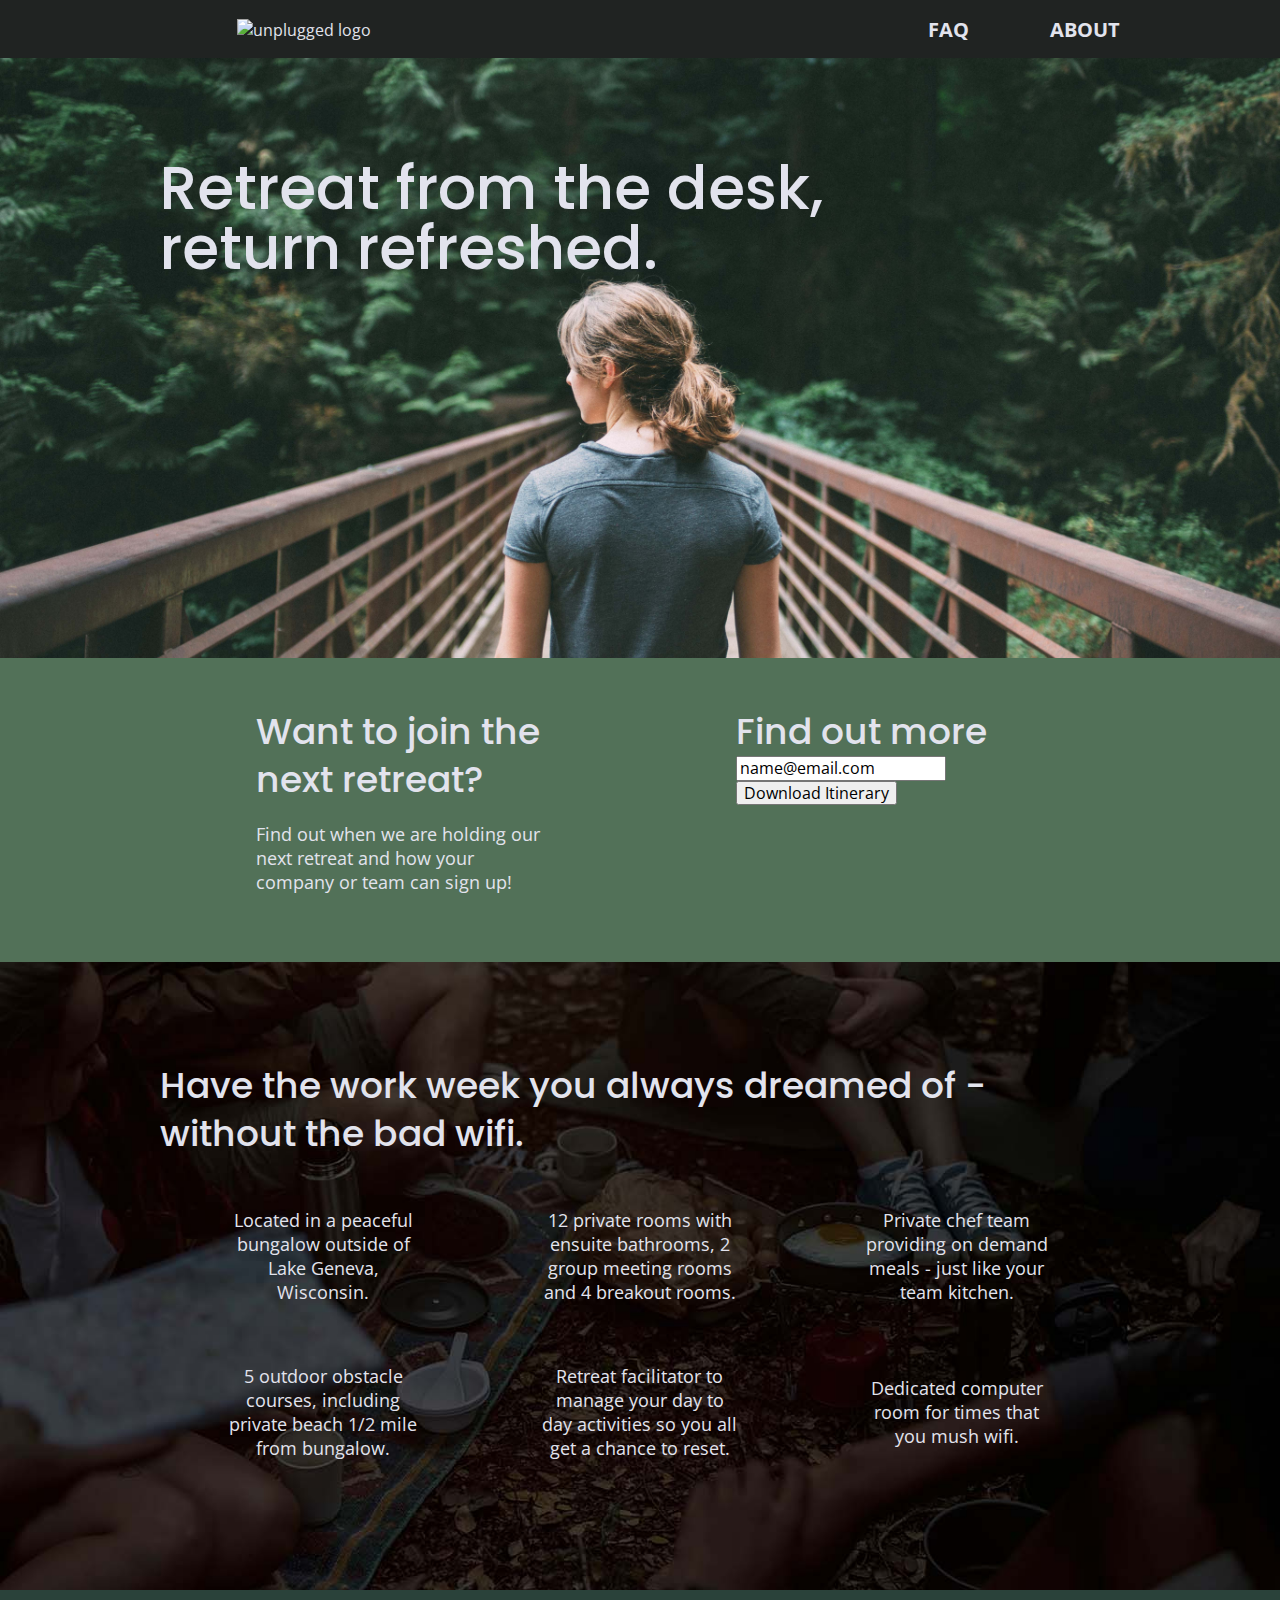
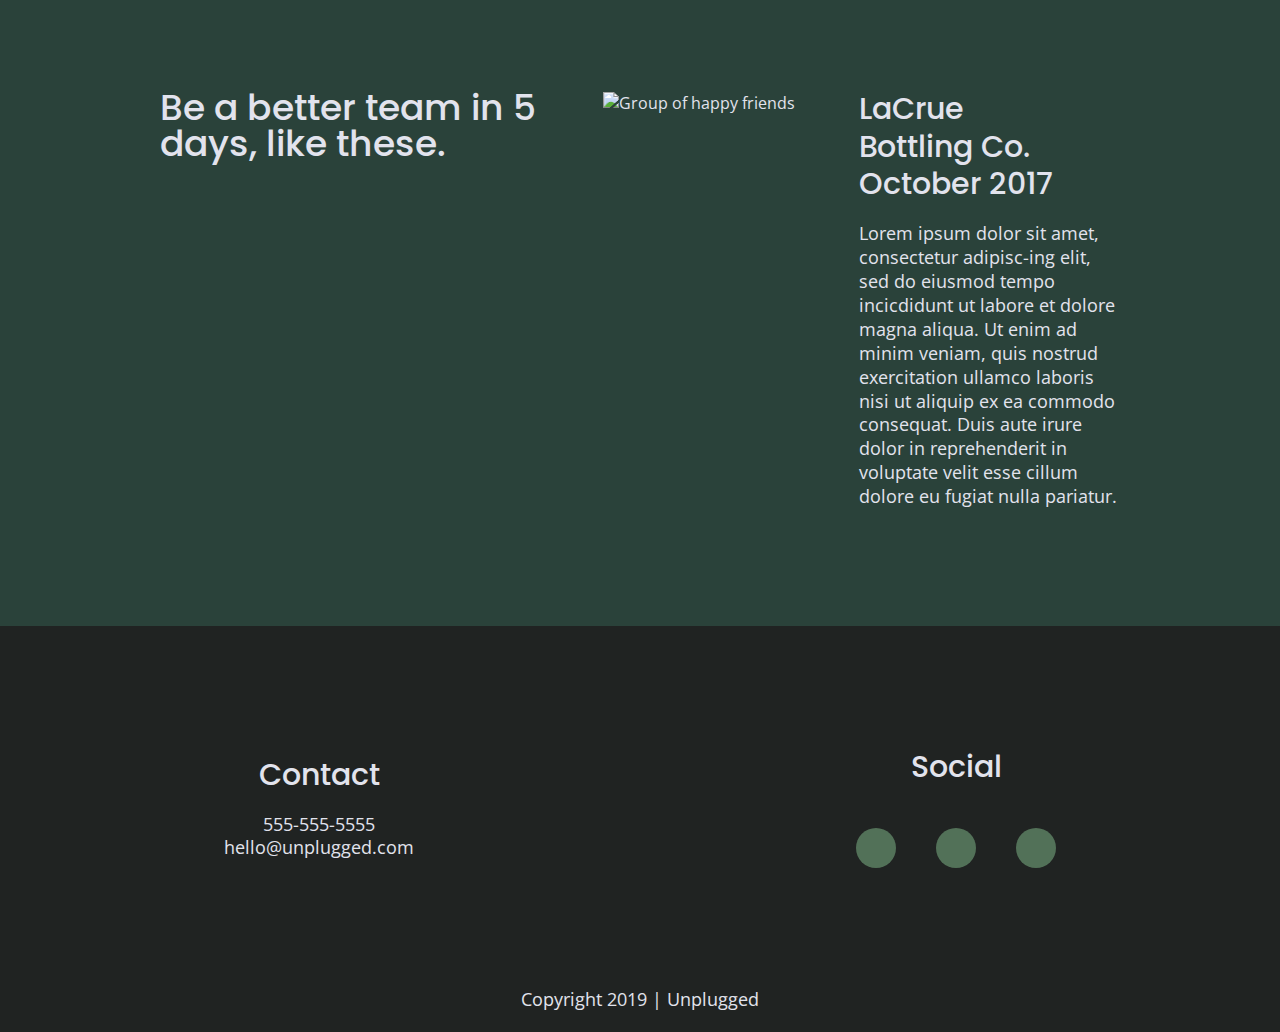
==== commit 0bac8592: "Finishing touches on styles" ====
--- a/index.html
+++ b/index.html
@@ -64,7 +64,7 @@
           <div class="form">
             <h2>Find out more</h2>
             <input type="text" name="name" value="name@email.com">
-            <input type="button" value="DOWNLOAD ITINERARY">
+            <input type="button" value="Download Itinerary">
           </div>
         </div>
       </aside>
@@ -74,7 +74,9 @@
           <h2>Have the work week you always dreamed of - without the bad wifi.</h2>
           <div class="features-items">
             <article>
-              <p class="fontawesome-icon"><i class="fas fa-campground"></i></p>
+              <p class="fontawesome-icon">
+                <i class="fas fa-campground"></i>
+              </p>
               <p class="features-item-description">
                 Located in a peaceful bungalow outside of Lake Geneva, Wisconsin.
               </p>
@@ -130,13 +132,12 @@
 
       <section class="reviews">
         <div class="content-wrapper">
-          <h2>Be a better team in 5 days, like these.</h2>
-          <figure>
-            <a href="">
-              <img src="../reswebproj/img/scenic-group-friends-new.jpg" alt="">
-            </a>
-          </figure>
-          <article>
+          <article> 
+            <h2>Be a better team in 5 days, like these.</h2>
+            <figure>
+              <img src="../reswebproj/img/scenic-group-friends-new.jpg" alt="Group of happy friends">
+            </figure>
+
             <div class="review-pg">
               <h3>LaCrue Bottling Co.<br>October 2017</h3>
               <p>Lorem ipsum dolor sit amet, consectetur adipisc-ing elit, sed do eiusmod tempo incicdidunt ut labore et dolore magna aliqua.
@@ -168,15 +169,15 @@
             <h4>Social</h4>
             <div class="social-icons">
               <p>
-                <a href="https://www.facebook.com/Skillcrush/" target="_blank"></a>
-              </p>
-
-              <p>
-                <a href="https://twitter.com/Skillcrush" target="_blank"></a>
-              </p>
-
-              <p>
-                <a href="https://www.instagram.com/skillcrush/" target="_blank"></a>
+                <a href="https://www.facebook.com/Skillcrush/" target="_blank"><i class="fab fa-facebook-f"></i></a>
+              </p>
+
+              <p>
+                <a href="https://twitter.com/Skillcrush" target="_blank"><i class="fab fa-twitter"></i></a>
+              </p>
+
+              <p>
+                <a href="https://www.instagram.com/skillcrush/" target="_blank"><i class="fab fa-instagram"></i></a>
               </p>
             </div>
           </div> 
--- a/css/main.css
+++ b/css/main.css
@@ -98,6 +98,8 @@
 
 ul, ol {
   list-style-type: none;
+  margin: 0;
+  padding: 0;
 }
 
 a {
@@ -113,6 +115,7 @@
   font-family: 'Poppins', sans-serif;
   font-size: 1.875em;
   font-weight: 500;
+  margin: 0;
 }
 
 h3, h4 {
@@ -167,19 +170,19 @@
   flex-flow: row wrap;
 }
 
+header figure {
+  width: 60%;
+  display: flex;
+  justify-content: center;
+  align-items: center;
+  flex-flow: row wrap;
+}
+
 .header-divider {
-  width: 100%;
+  background: #3a3a3a;
   height: 1px;
   margin: 10px 0 20px 0;
-  background: #3a3a3a
-}
-
-header figure {
-  width: 60%;
-  display: flex;
-  justify-content: center;
-  align-items: center;
-  flex-flow: row wrap;
+  width: 100%;
 }
 
 header nav {
@@ -228,9 +231,18 @@
 }
 
 footer .social-icons p {
-  display: flex;
-  justify-content: center;
-  align-items: center;
+  background-color: #527158;
+  border-radius: 50%;
+  width: 40px;
+  height: 40px;
+  display: flex;
+  justify-content: center;
+  align-items: center;
+}
+
+footer .social-icons p i {
+  margin: 0 25%;
+  font-size: 1.3125em;
 }
 
 footer .copyright {
@@ -321,16 +333,16 @@
   flex-flow: row wrap;
 }
 
+.features i {
+	font-size: 3.75em;
+  margin-bottom: 40px;
+}
+
 .features p {
   margin: 0;
   text-align: center;
 }
 
-.features i {
-	font-size: 3.75em;
-  margin-bottom: 40px;
-}
-
 /* Reviews */
 
 .reviews {
@@ -338,24 +350,15 @@
   justify-content: center;
   flex-flow: row wrap;
   background-color: #2a423a;
-}
-
-.reviews figure {
-  width: 100%;
-  display: flex;
-  justify-content: center;
-  align-items: center;
-  flex-flow: row wrap;
 }
 
 .reviews h2 {
   margin-bottom: 40px;
   line-height: 1;
-  font-size: 1.825em;
 }
 
 .reviews h3 {
-  width: 60%;
+  width: 55%;
   margin: 20px 0;
 }
 
@@ -430,6 +433,7 @@
 .faq-content h4 {
   line-height: 1.333;
 }
+
   
 /* ==========================================================================
    Helper classes
@@ -589,7 +593,7 @@
 
   aside .content-wrapper .form-description,
   aside .content-wrapper .form {
-    width: 35%;
+    width: 40%;
     margin: 0;
   }
 
@@ -612,19 +616,22 @@
     width: 62%;
   }
 
-  
+  .features i {
+    margin-bottom: 30px;
+  }
+
   /* -- Reviews -- */
 
   .reviews article {
     display: flex;
     justify-content: space-between;
-    padding-top: 5%;
   }
 
   .reviews h2 {
     width: 85%;
   }
 
+  .reviews article figure,
   .reviews article div {
     width: 49%;
   }
@@ -661,6 +668,11 @@
     line-height: 1.285;
   }
 
+  footer .social-icons {
+    width: 12.5em;
+    justify-content: space-between;
+  }
+
   footer .copyright {
     width: 100%;
   }
@@ -748,8 +760,8 @@
   /* --- Hero Area --- */
 
   .hero-area h1 {
+    font-size: 3.75em;
     width: 80%;
-    font-size: 3.75em;
   }
 
   /* Aside */
@@ -760,7 +772,7 @@
 
   aside .content-wrapper .form-description,
   aside .content-wrapper .form {
-    width: 40%;
+    width: 30%;
   }
 
   .form-description p {
@@ -783,9 +795,9 @@
   .reviews h2 {
     padding-bottom: 50px;
   }
-  
+
   .reviews article div {
-    width: 42%;
+    width: 50%;
   }
 
   footer h4 {
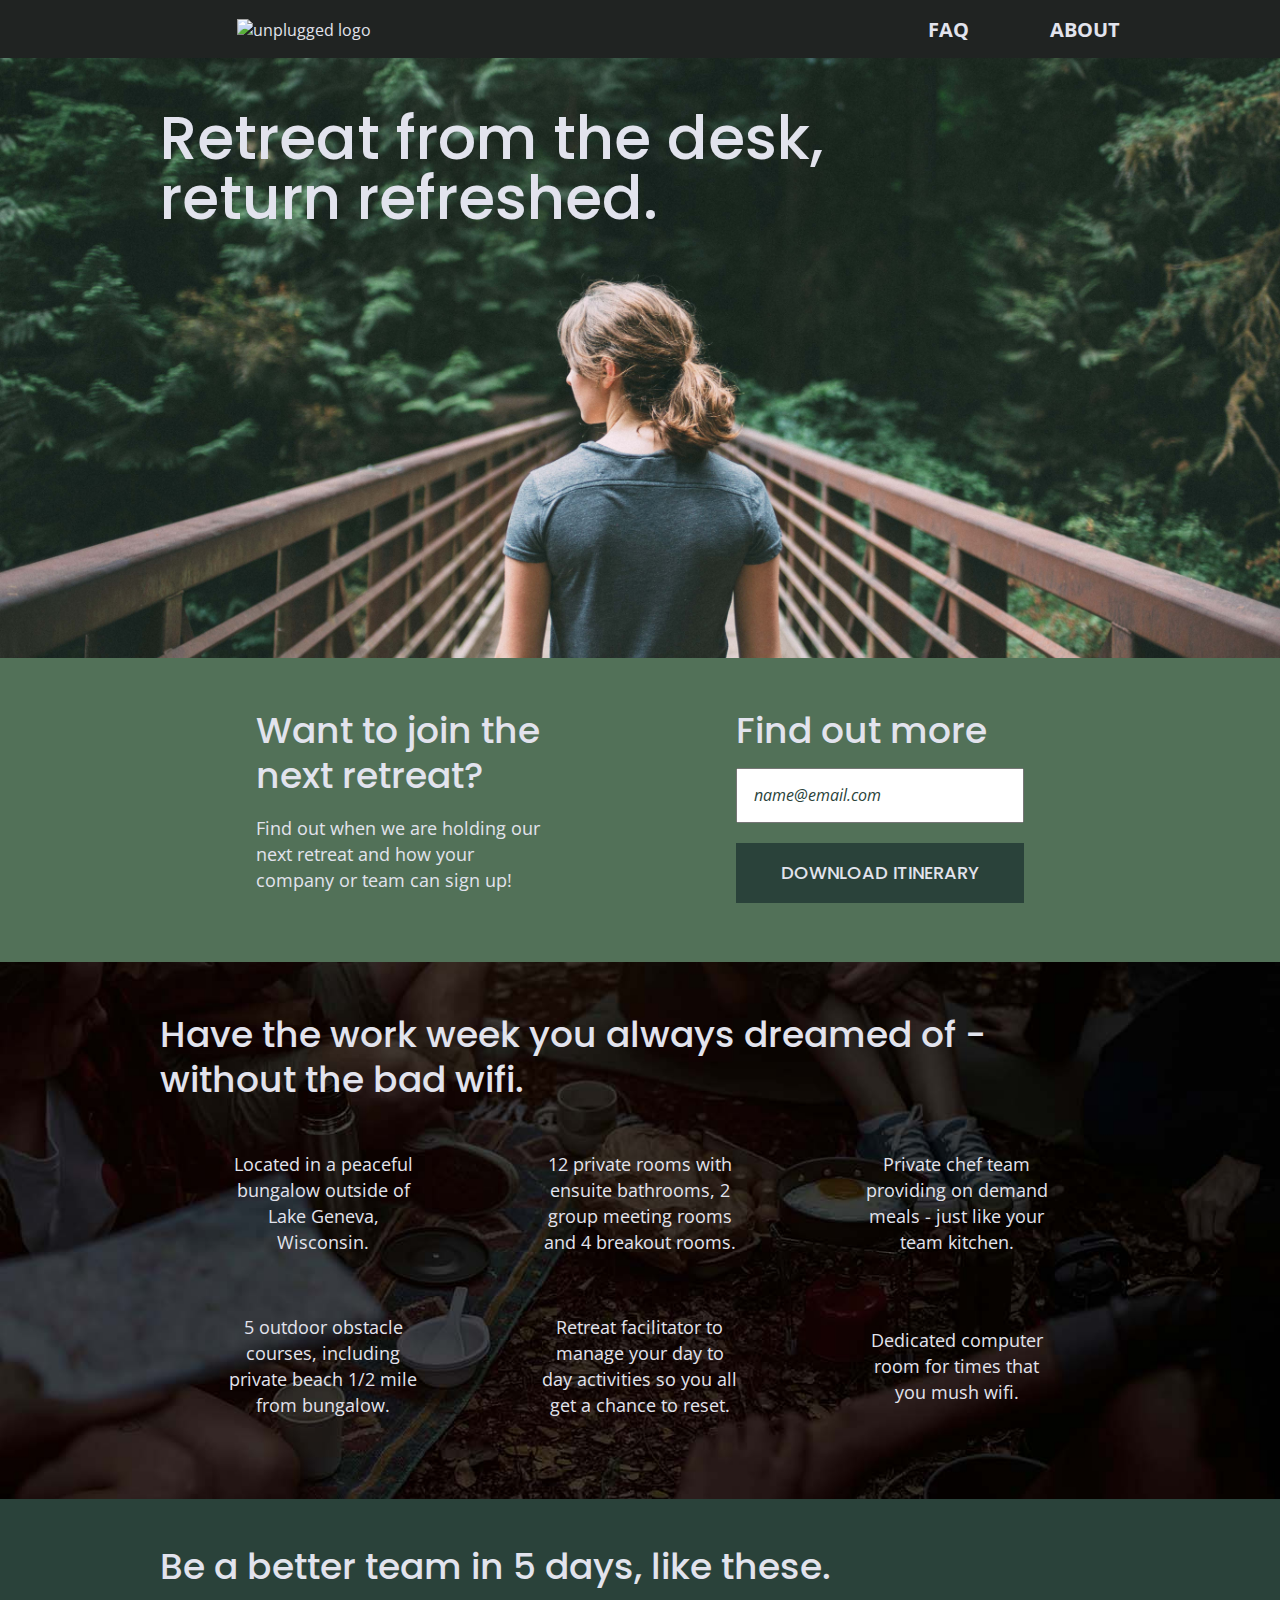
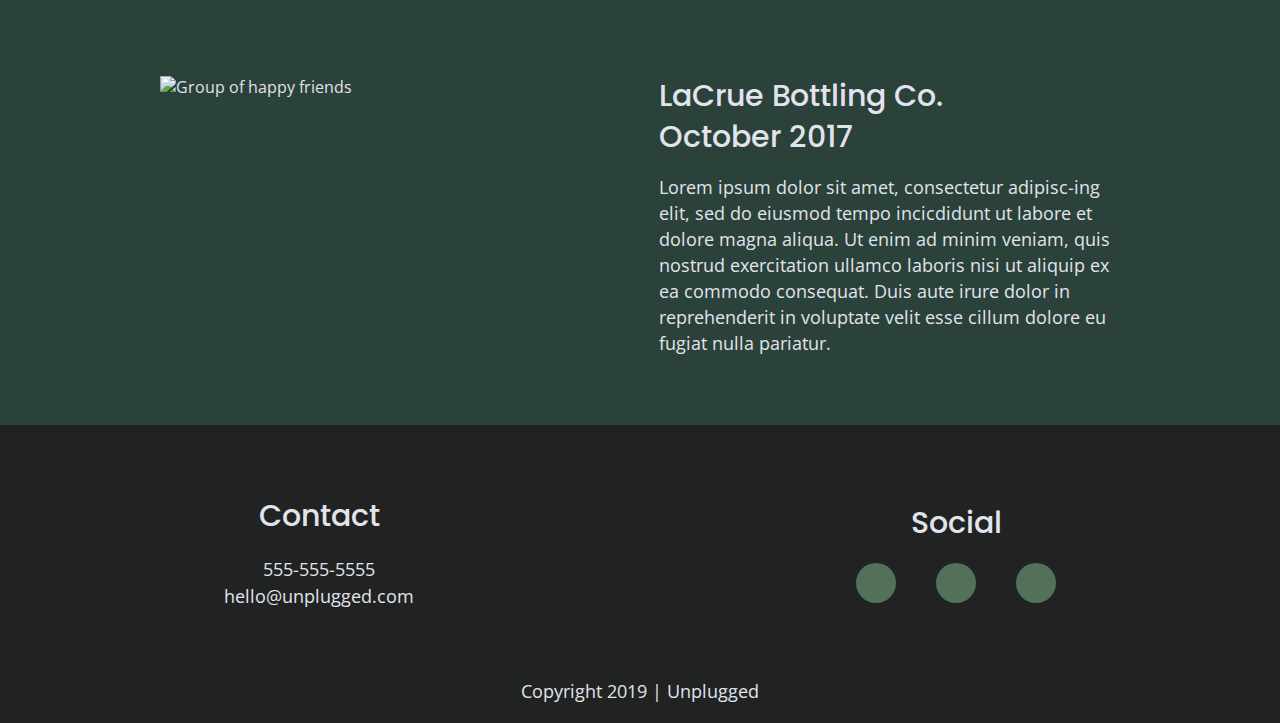
==== commit fbe42674: "Finishing final touches" ====
--- a/index.html
+++ b/index.html
@@ -102,7 +102,7 @@
             
             <article>
               <p class="fontawesome-icon">
-                <i class="fa-regular fa-shoe-prints"></i>
+                <i class="fas fa-shoe-prints"></i>
               </p>
               <p class="features-item-description">
                 5 outdoor obstacle courses, including private beach 1/2 mile from bungalow.
@@ -132,8 +132,8 @@
 
       <section class="reviews">
         <div class="content-wrapper">
+          <h2>Be a better team in 5 days, like these.</h2>
           <article> 
-            <h2>Be a better team in 5 days, like these.</h2>
             <figure>
               <img src="../reswebproj/img/scenic-group-friends-new.jpg" alt="Group of happy friends">
             </figure>
@@ -157,7 +157,7 @@
       <div class="content-wrapper">
         <div class="footer-content">
           <div class="contact">
-            <h3>Contact</h3>
+            <h4>Contact</h4>
             <address>
               <p>
                 555-555-5555<br>
--- a/css/main.css
+++ b/css/main.css
@@ -230,6 +230,10 @@
   align-items: center;
 }
 
+footer .contact p {
+  line-height: 1.5;
+}
+
 footer .social-icons p {
   background-color: #527158;
   border-radius: 50%;
@@ -241,7 +245,6 @@
 }
 
 footer .social-icons p i {
-  margin: 0 25%;
   font-size: 1.3125em;
 }
 
@@ -283,8 +286,12 @@
 aside .form {
   margin-top: 30px;
 }
-  
-input[type-text] {
+
+aside .form h2 {
+  padding-bottom: 15px;
+}
+
+input[type=text] {
   box-sizing: border-box;
   width: 100%;
   color: #2a423a;
@@ -292,7 +299,7 @@
   padding: 1em;
 }
 
-input[type-text] {
+input[type=button] {
   width: 100%;
   padding: 20px 0;
   margin-top: 20px;
@@ -348,6 +355,7 @@
 .reviews {
   display: flex;
   justify-content: center;
+  align-items: baseline;
   flex-flow: row wrap;
   background-color: #2a423a;
 }
@@ -358,11 +366,13 @@
 }
 
 .reviews h3 {
-  width: 55%;
+  width: 65%;
   margin: 20px 0;
 }
 
-
+figure {
+  align-self: auto;
+}
 
 /* ======= About Page ====== */
 
@@ -422,19 +432,20 @@
 }
 
 .faq h2 {
-  margin-bottom: 40px;
-  line-height: 1;
+  margin-bottom: 20px;
+  line-height: 1.5;
 }
 
 .faq-content {
-  margin-bottom: 50px;
+  margin-bottom: 30px;
+  line-height: 1.5;
 }
 
 .faq-content h4 {
   line-height: 1.333;
 }
 
-  
+
 /* ==========================================================================
    Helper classes
    ========================================================================== */
@@ -529,12 +540,12 @@
 
   .content-wrapper {
     max-width: 640px;
-    margin: 100px 0;
+    margin: 50px 0;
   }
 
   h2 {
     font-size: 2.25em;
-    line-height: 1.333;
+    line-height: 1.25;
   }
 
   h3 {
@@ -542,6 +553,10 @@
     line-height: 1.25;
   }
   
+  p {
+    line-height: 1.5;
+  }
+
   /* -- Header -- */
 
   header {
@@ -633,11 +648,12 @@
 
   .reviews article figure,
   .reviews article div {
-    width: 49%;
+    width: 48%;
+    margin-right: 10px;
   }
   
   .reviews h3 {
-    width: 75%;
+    width: 85%;
     margin: 0;
   }
 
@@ -645,7 +661,7 @@
 
   footer .content-wrapper {
     width: 65%;
-    margin: 100px 0;
+    margin: 50px 0;
   }
   
   footer .footer-content {
@@ -661,7 +677,7 @@
   
   footer h4 {
     font-size: 1.5em;
-    margin-bottom: 40px;
+    margin-bottom: 20px;
   }
   
   footer p {
@@ -714,6 +730,7 @@
 
   .faq .content-wrapper {
     justify-content: space-between;
+    margin: 40px 0 0 0;
   }
 
   .faq-content {
@@ -750,11 +767,12 @@
   h3,
   h4 {
     font-size: 1.875em;
+    line-height: 1.375;
   }
 
   p {
     font-size: 1.125em;
-    line-height: 1.333;
+    line-height: 1.4375;
   }
 
   /* --- Hero Area --- */
@@ -796,8 +814,9 @@
     padding-bottom: 50px;
   }
 
+  .reviews article figure,
   .reviews article div {
-    width: 50%;
+    width: 47%;
   }
 
   footer h4 {
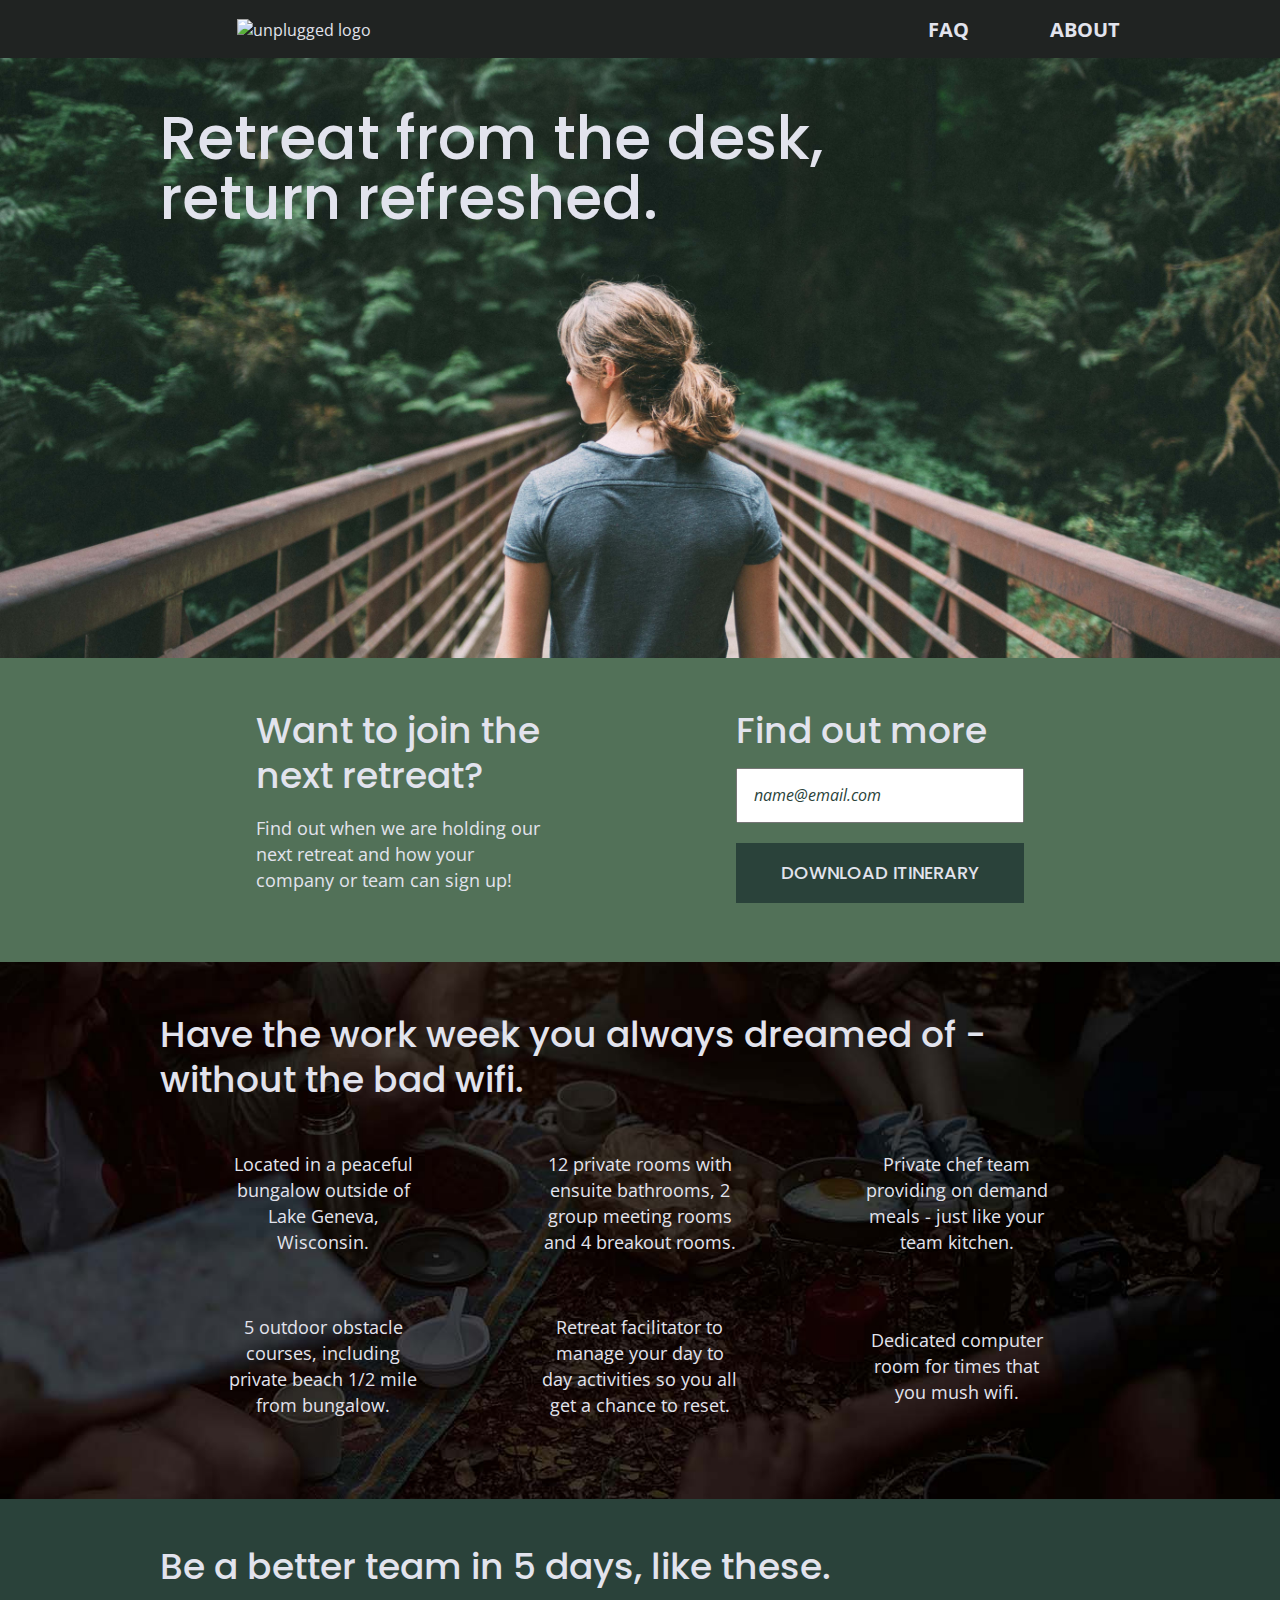
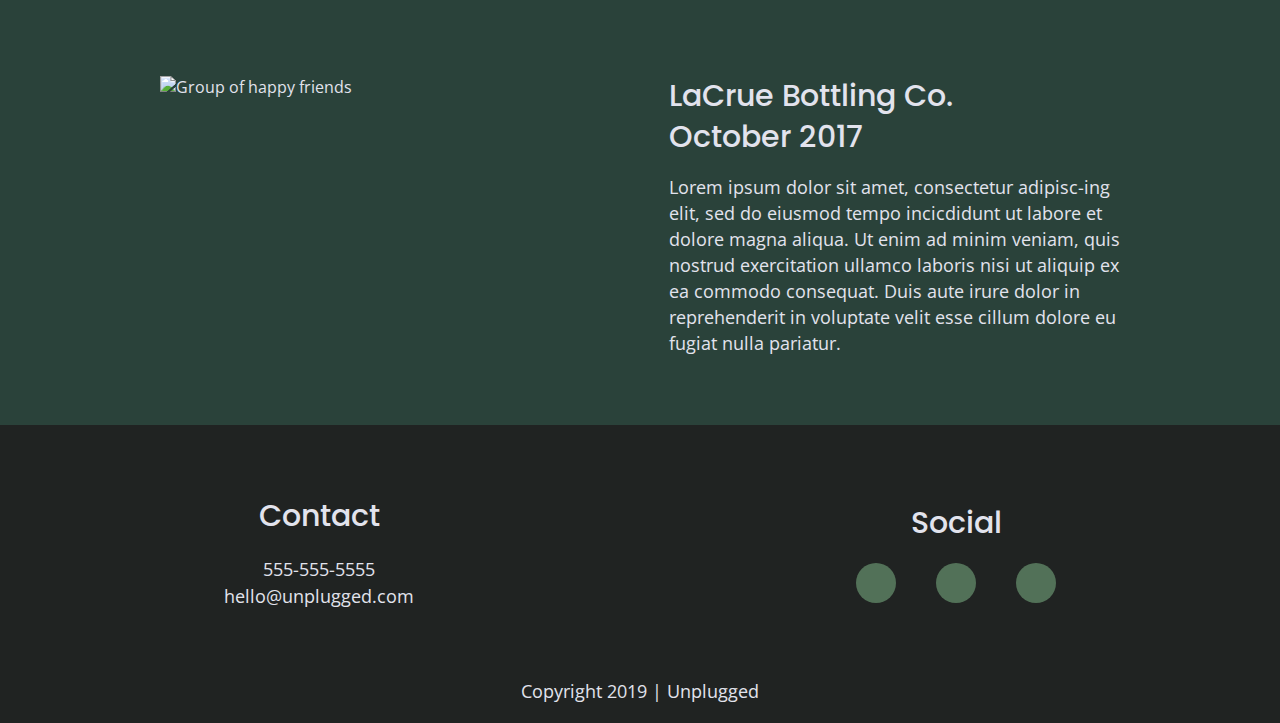
==== commit 2f9ef22d: "Testing device screens" ====
--- a/index.html
+++ b/index.html
@@ -149,7 +149,6 @@
         </div>
       </section>
     </main>
-
 
     
 
--- a/css/main.css
+++ b/css/main.css
@@ -371,7 +371,7 @@
 }
 
 figure {
-  align-self: auto;
+  align-self: normal;
 }
 
 /* ======= About Page ====== */
@@ -649,12 +649,15 @@
   .reviews article figure,
   .reviews article div {
     width: 48%;
-    margin-right: 10px;
   }
   
   .reviews h3 {
     width: 85%;
     margin: 0;
+  }
+  
+  figure {
+    align-self: auto;
   }
 
   /* -- Footer -- */
